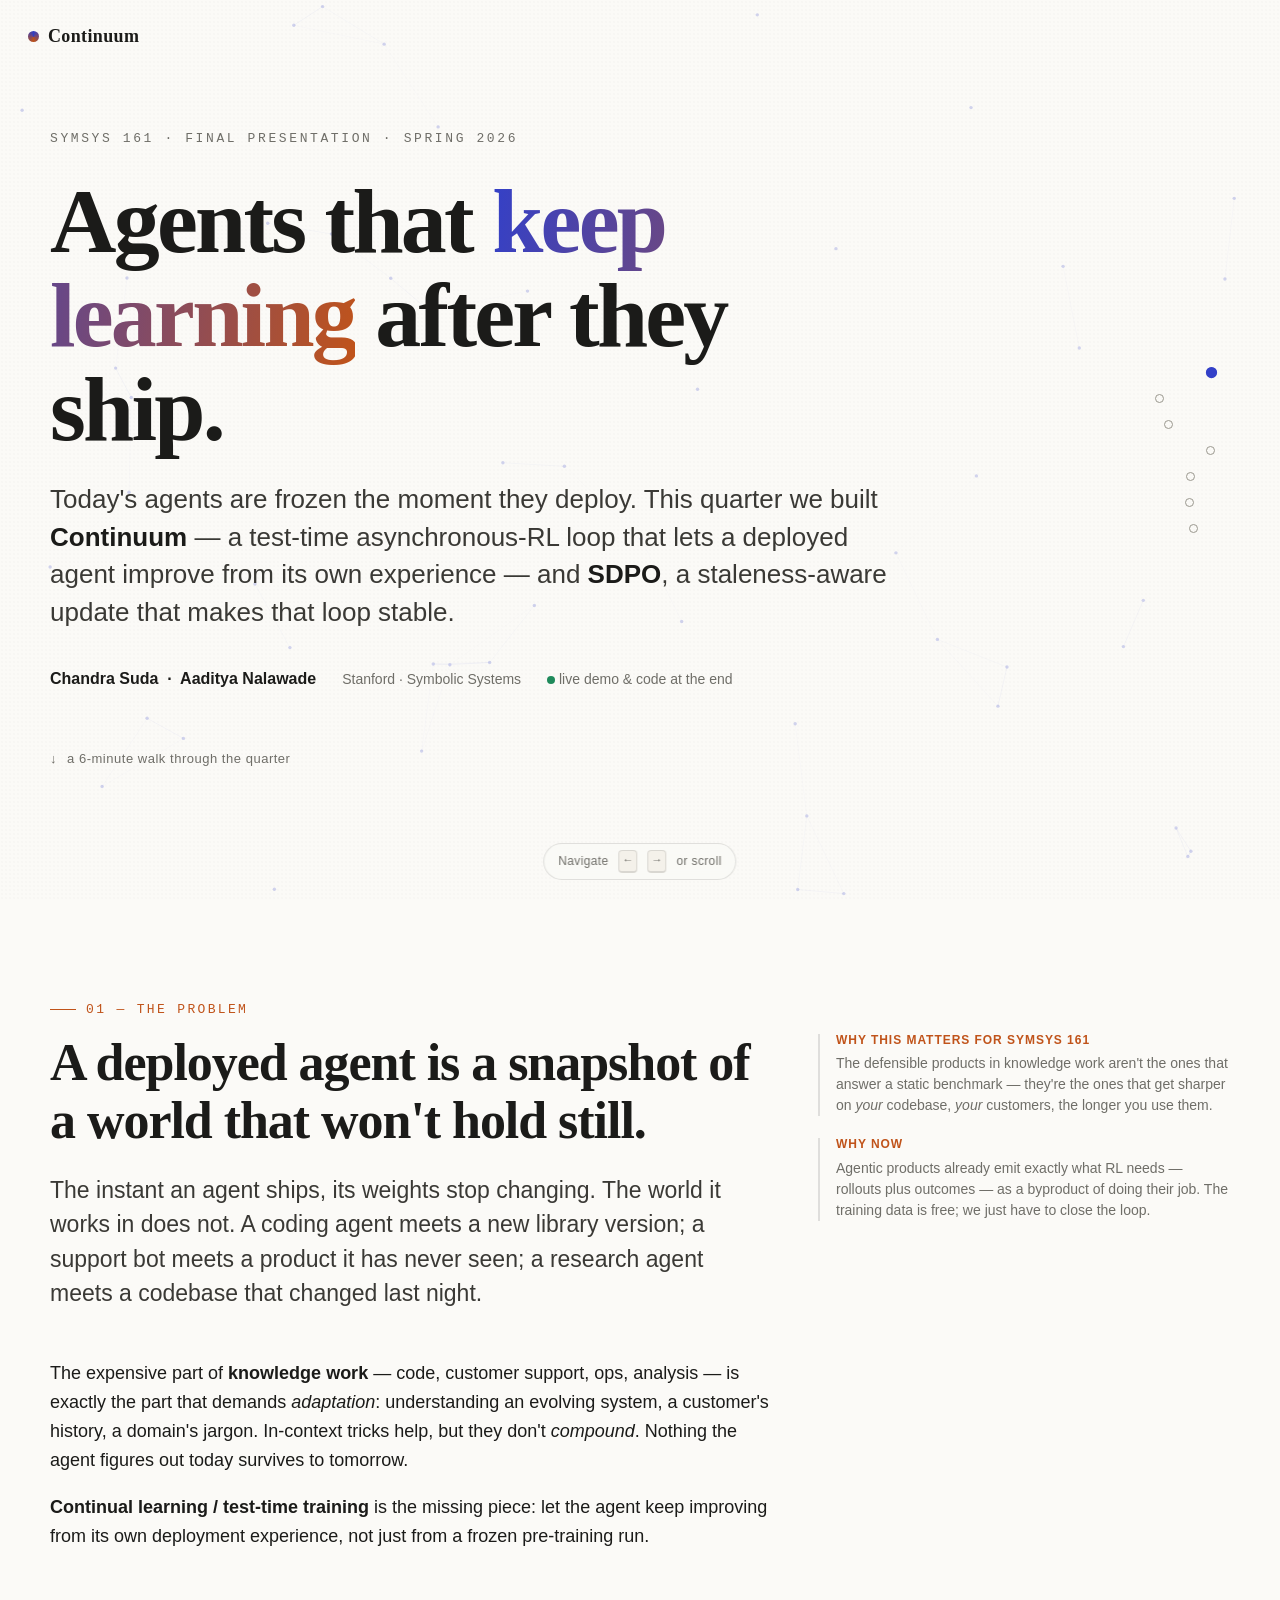
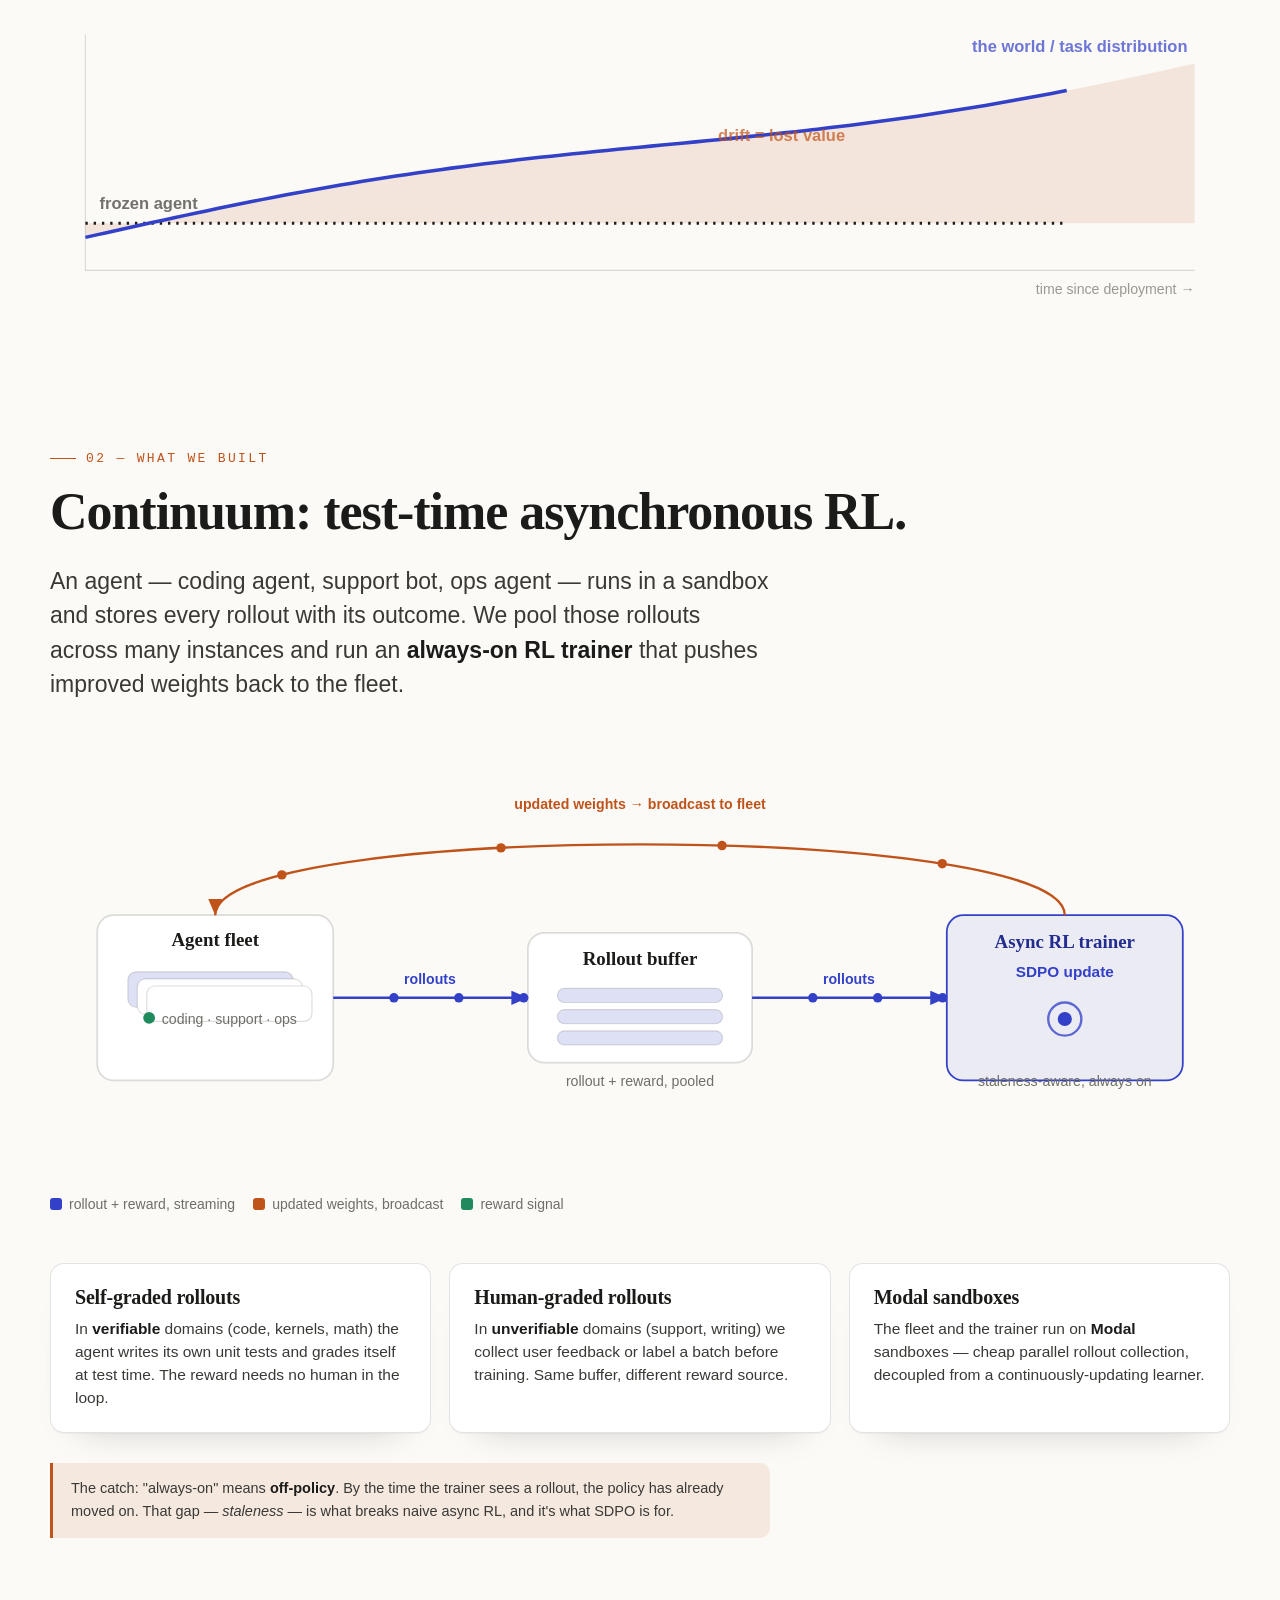
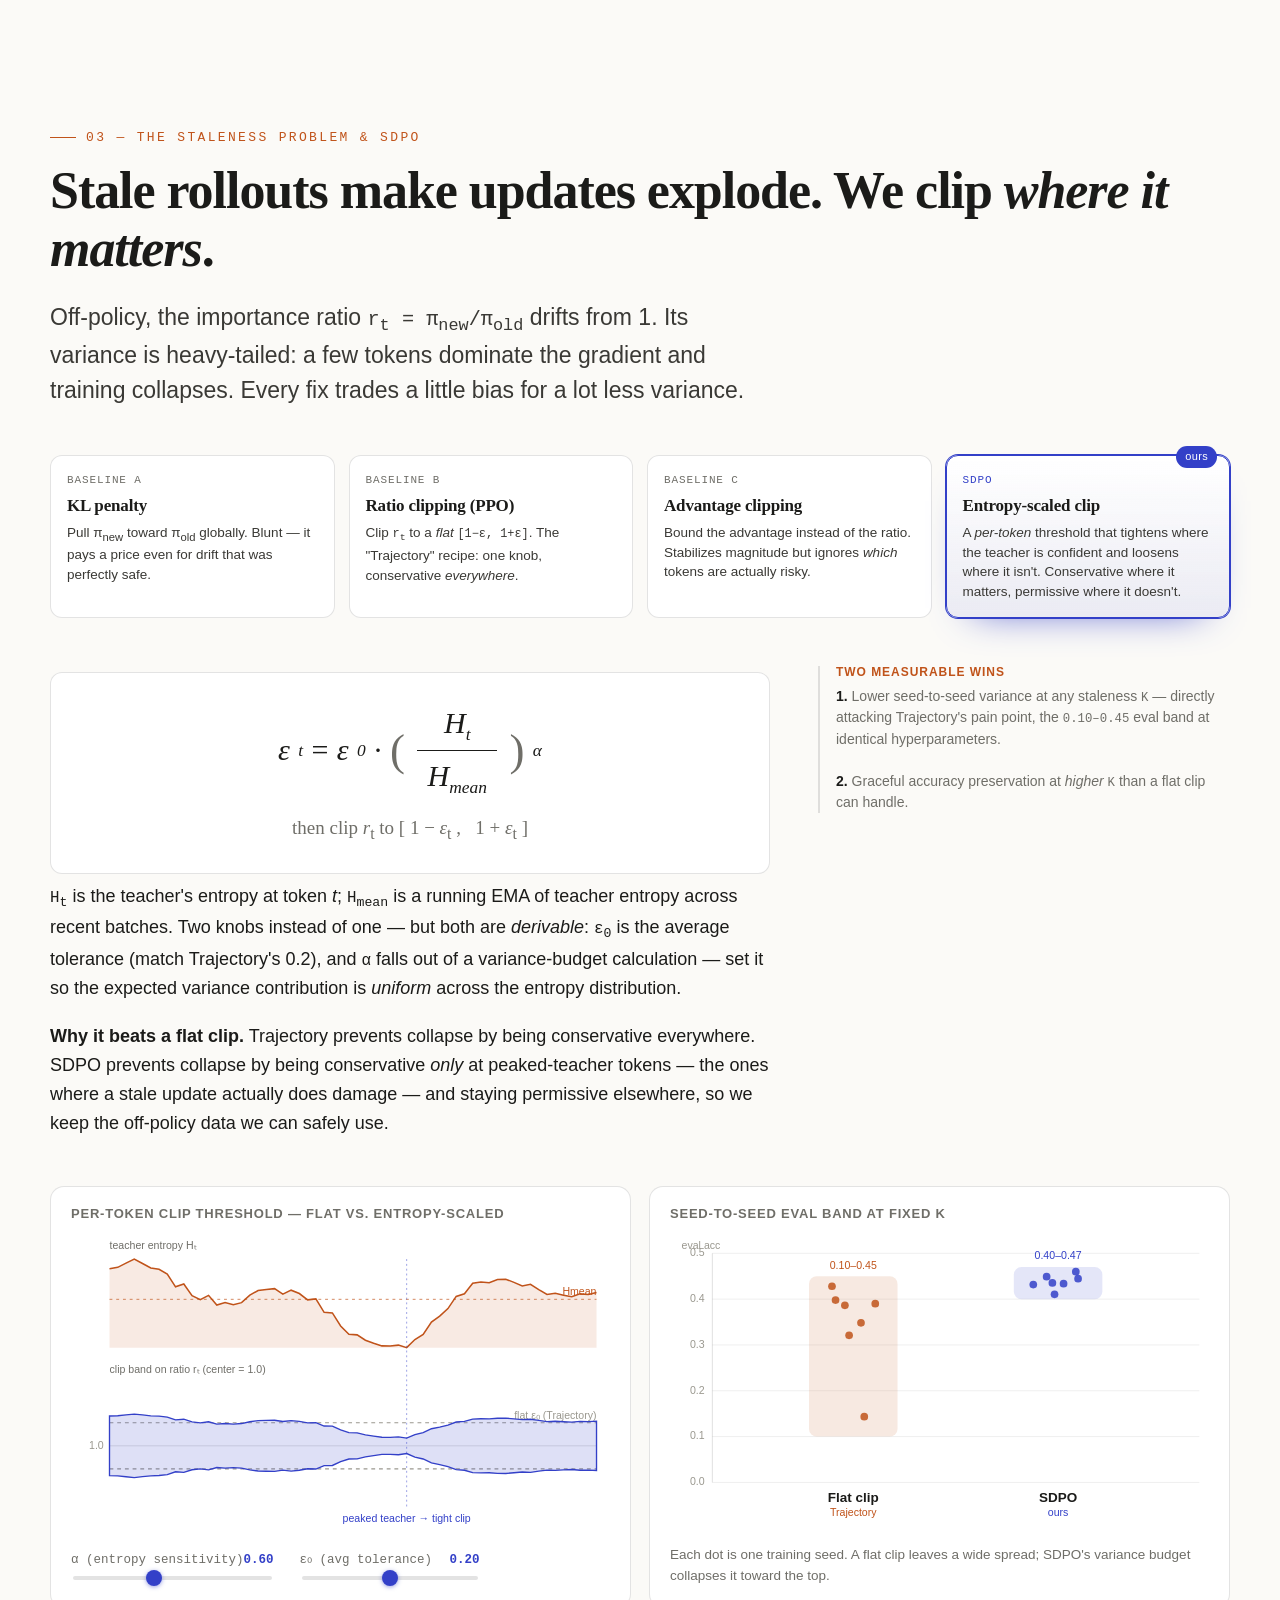
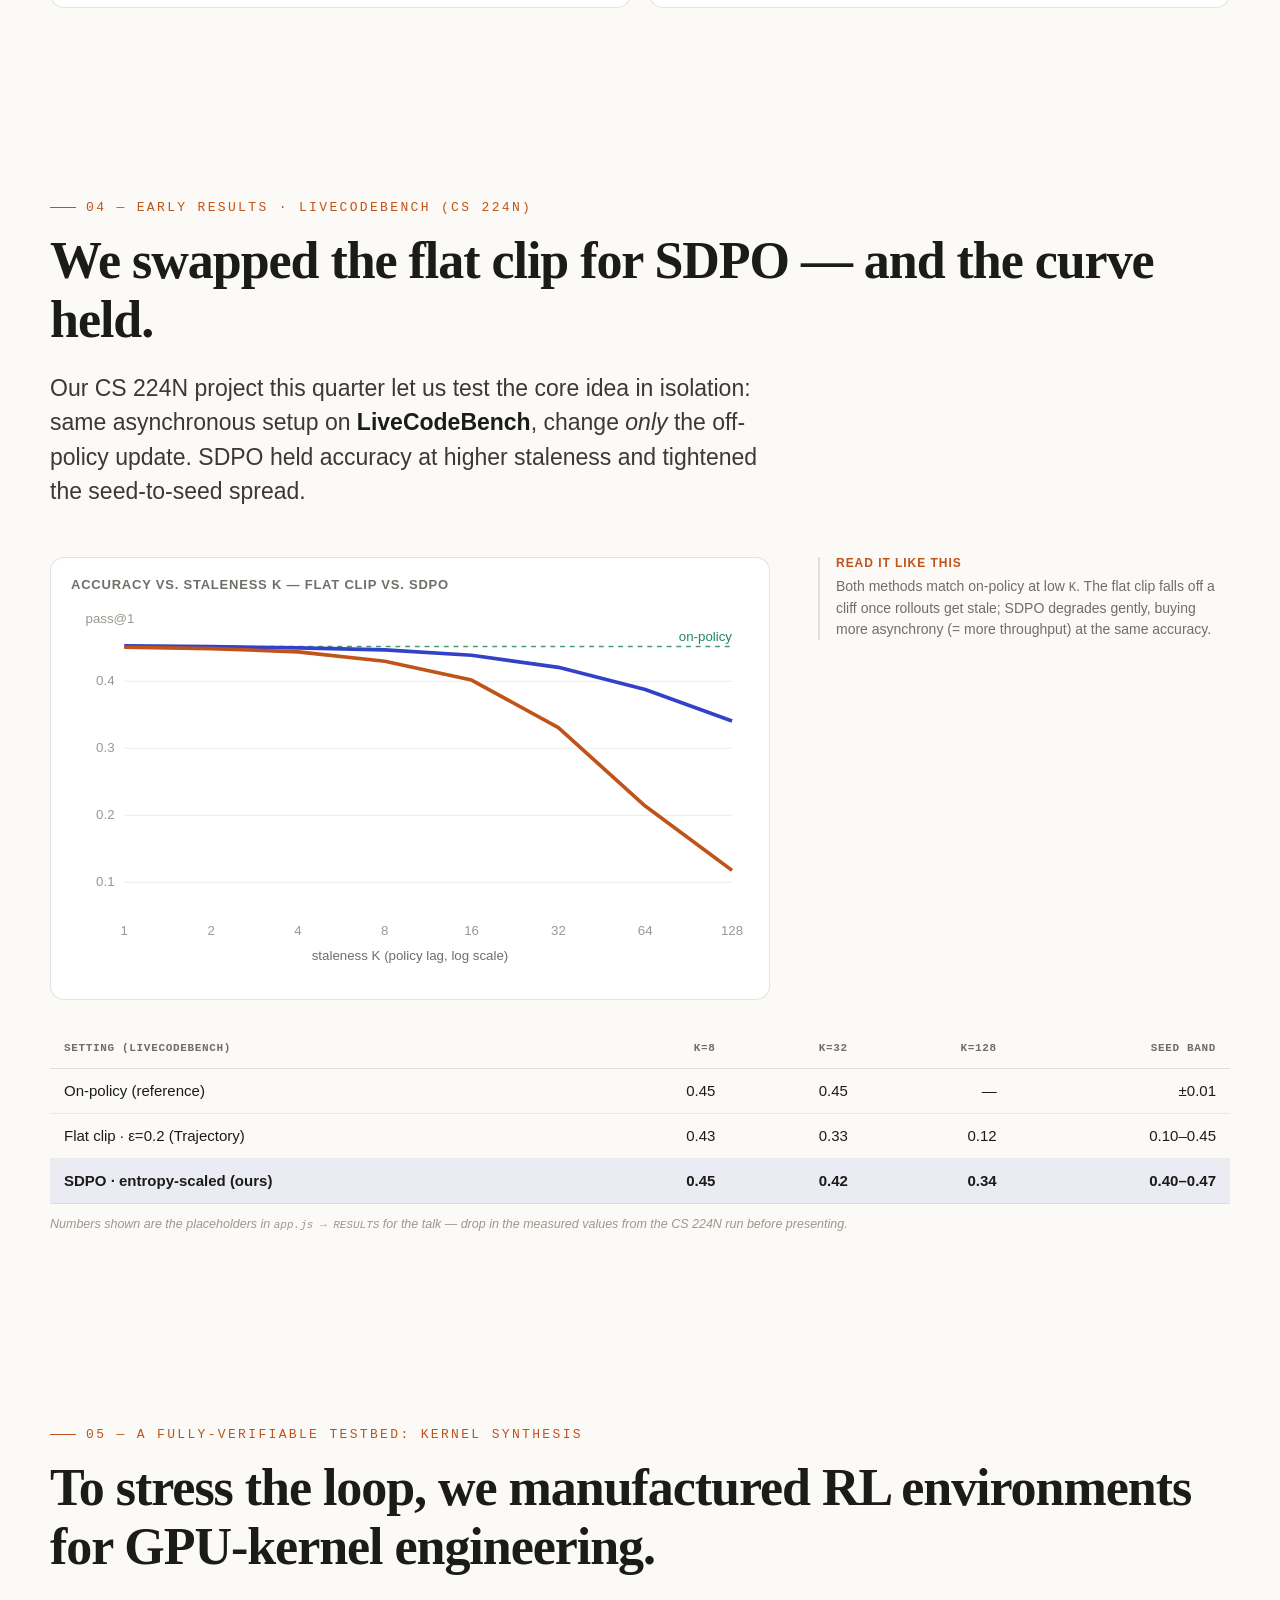
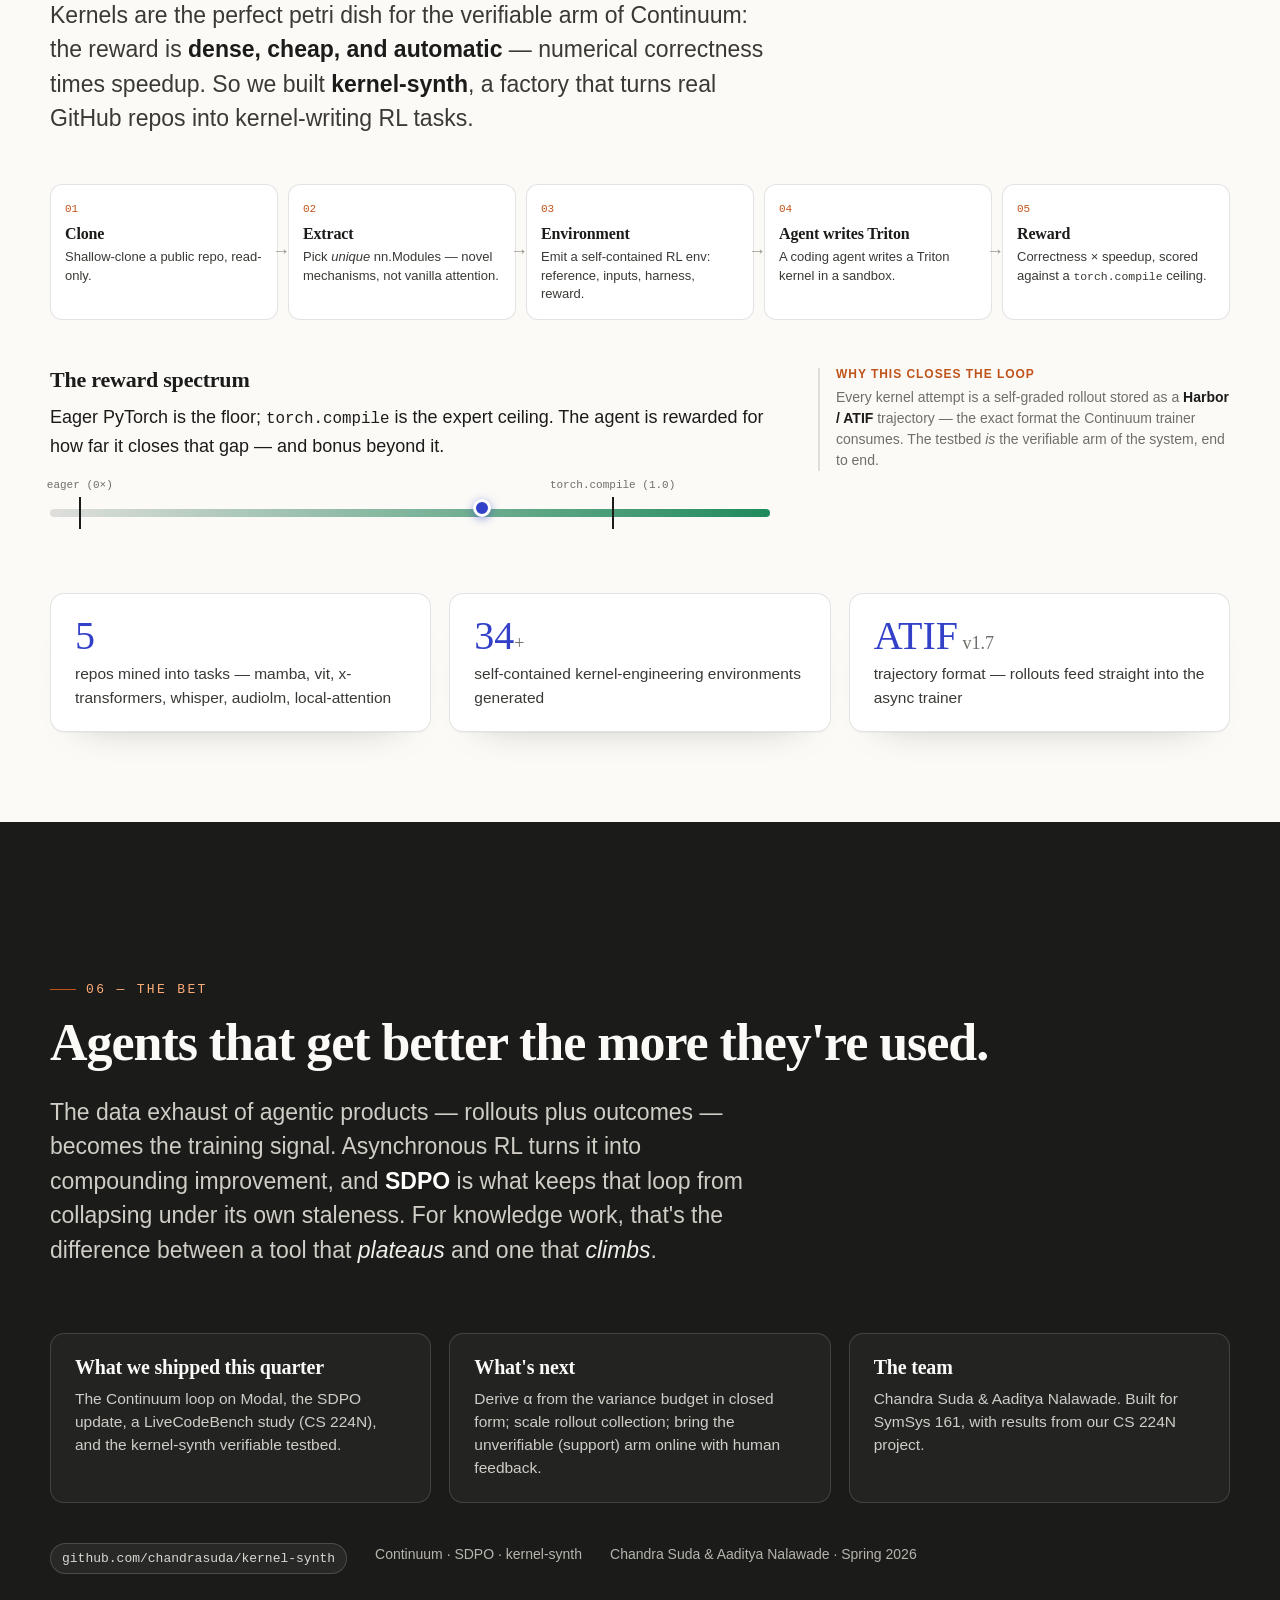
==== presentation/index.html @ 19c2d1b2 "Add SymSys 161 final-presentation site (Continuum + SDPO) Single-page animated research-pitch deck (" ====
<!DOCTYPE html>
<html lang="en">
<head>
<meta charset="utf-8" />
<meta name="viewport" content="width=device-width, initial-scale=1" />
<title>Continuum — Agents that keep learning · SymSys 161</title>
<meta name="description" content="Continual test-time reinforcement learning for deployed agents, with a staleness-aware off-policy update. Chandra Suda & Aaditya Nalawade, SymSys 161 final." />
<link rel="stylesheet" href="styles.css" />
<link rel="icon" href="data:image/svg+xml,%3Csvg xmlns='http://www.w3.org/2000/svg' viewBox='0 0 32 32'%3E%3Ccircle cx='16' cy='16' r='13' fill='none' stroke='%233340c8' stroke-width='3'/%3E%3Ccircle cx='27' cy='16' r='4' fill='%23c0531a'/%3E%3C/svg%3E" />
</head>
<body>

<div class="progress" id="progress"></div>
<div class="wordmark"><span class="dot"></span> Continuum</div>
<nav class="dots" id="dots" aria-label="Section navigation"></nav>
<div class="keyhint" id="keyhint"><span>Navigate</span> <kbd>&larr;</kbd> <kbd>&rarr;</kbd> <span>or scroll</span></div>

<main>

  <!-- ============================ HERO ============================ -->
  <section class="slide hero" id="s-hero" data-label="Title">
    <canvas id="heroCanvas"></canvas>
    <div class="wrap">
      <div class="eyebrow reveal">SymSys 161 · Final Presentation · Spring 2026</div>
      <h1 class="reveal d1">Agents that <span class="grad">keep learning</span> after they ship.</h1>
      <p class="sub reveal d2">
        Today's agents are frozen the moment they deploy. This quarter we built
        <strong>Continuum</strong> &mdash; a test-time asynchronous-RL loop that lets a deployed agent
        improve from its own experience &mdash; and <strong>SDPO</strong>, a staleness-aware update that
        makes that loop stable.
      </p>
      <div class="authors reveal d3">
        <span class="names">Chandra Suda &nbsp;·&nbsp; Aaditya Nalawade</span>
        <span class="meta">Stanford · Symbolic Systems</span>
        <span class="meta"><span class="pulse-dot" style="display:inline-block;vertical-align:middle"></span> live demo &amp; code at the end</span>
      </div>
      <div class="scroll-cue reveal d4"><span class="arrow">&darr;</span> a 6-minute walk through the quarter</div>
    </div>
  </section>

  <!-- ============================ PROBLEM ============================ -->
  <section class="slide" id="s-problem" data-label="The problem">
    <div class="wrap">
      <div class="section-no reveal">01 — The problem</div>
      <div class="with-margin">
        <div class="col">
          <h2 class="head reveal d1">A deployed agent is a snapshot of a world that won't hold still.</h2>
          <p class="lede reveal d2">
            The instant an agent ships, its weights stop changing. The world it works in does not.
            A coding agent meets a new library version; a support bot meets a product it has never seen;
            a research agent meets a codebase that changed last night.
          </p>
          <div class="spacer-m"></div>
          <p class="reveal d2">
            The expensive part of <strong>knowledge work</strong> &mdash; code, customer support, ops, analysis &mdash;
            is exactly the part that demands <em>adaptation</em>: understanding an evolving system, a customer's
            history, a domain's jargon. In-context tricks help, but they don't <em>compound</em>. Nothing the
            agent figures out today survives to tomorrow.
          </p>
          <p class="reveal d3">
            <strong>Continual learning / test-time training</strong> is the missing piece: let the agent keep
            improving from its own deployment experience, not just from a frozen pre-training run.
          </p>
        </div>
        <div>
          <div class="margin reveal d2">
            <h4>Why this matters for SymSys 161</h4>
            The defensible products in knowledge work aren't the ones that answer a static benchmark &mdash;
            they're the ones that get sharper on <em>your</em> codebase, <em>your</em> customers, the longer
            you use them.
          </div>
          <div class="margin reveal d3">
            <h4>Why now</h4>
            Agentic products already emit exactly what RL needs &mdash; rollouts plus outcomes &mdash; as a
            byproduct of doing their job. The training data is free; we just have to close the loop.
          </div>
        </div>
      </div>
      <div class="spacer-l"></div>
      <div class="driftbox reveal d2" id="driftbox" aria-hidden="true"></div>
    </div>
  </section>

  <!-- ============================ INFRA ============================ -->
  <section class="slide" id="s-infra" data-label="The system">
    <div class="wrap">
      <div class="section-no reveal">02 — What we built</div>
      <h2 class="head reveal d1">Continuum: test-time asynchronous RL.</h2>
      <p class="lede reveal d2 col">
        An agent &mdash; coding agent, support bot, ops agent &mdash; runs in a sandbox and stores every
        rollout with its outcome. We pool those rollouts across many instances and run an
        <strong>always-on RL trainer</strong> that pushes improved weights back to the fleet.
      </p>
      <div class="spacer-m"></div>

      <div class="loop-stage reveal d2" id="loopStage"></div>
      <div class="legend reveal d3">
        <span><span class="sw" style="background:var(--accent)"></span> rollout + reward, streaming</span>
        <span><span class="sw" style="background:var(--rust)"></span> updated weights, broadcast</span>
        <span><span class="sw" style="background:var(--good)"></span> reward signal</span>
      </div>

      <div class="spacer-l"></div>
      <div class="grid c3">
        <div class="card reveal d1">
          <h3>Self-graded rollouts</h3>
          <p>In <strong>verifiable</strong> domains (code, kernels, math) the agent writes its own unit tests and
            grades itself at test time. The reward needs no human in the loop.</p>
        </div>
        <div class="card reveal d2">
          <h3>Human-graded rollouts</h3>
          <p>In <strong>unverifiable</strong> domains (support, writing) we collect user feedback or label a
            batch before training. Same buffer, different reward source.</p>
        </div>
        <div class="card reveal d3">
          <h3>Modal sandboxes</h3>
          <p>The fleet and the trainer run on <strong>Modal</strong> sandboxes &mdash; cheap parallel rollout
            collection, decoupled from a continuously-updating learner.</p>
        </div>
      </div>

      <div class="spacer-m"></div>
      <div class="callout reveal d2 col">
        The catch: "always-on" means <strong>off-policy</strong>. By the time the trainer sees a rollout,
        the policy has already moved on. That gap &mdash; <em>staleness</em> &mdash; is what breaks naive
        async RL, and it's what SDPO is for.
      </div>
    </div>
  </section>

  <!-- ============================ SDPO / STALENESS ============================ -->
  <section class="slide" id="s-sdpo" data-label="SDPO">
    <div class="wrap">
      <div class="section-no reveal">03 — The staleness problem &amp; SDPO</div>
      <h2 class="head reveal d1">Stale rollouts make updates explode. We clip <em>where it matters</em>.</h2>
      <p class="lede reveal d2 col">
        Off-policy, the importance ratio <span class="mono">r<sub>t</sub> = &pi;<sub>new</sub>/&pi;<sub>old</sub></span>
        drifts from&nbsp;1. Its variance is heavy-tailed: a few tokens dominate the gradient and training
        collapses. Every fix trades a little bias for a lot less variance.
      </p>
      <div class="spacer-m"></div>

      <div class="spectrum reveal d2">
        <div class="method">
          <div class="tag">baseline A</div>
          <h4>KL penalty</h4>
          <p>Pull &pi;<sub>new</sub> toward &pi;<sub>old</sub> globally. Blunt &mdash; it pays a price even for
            drift that was perfectly safe.</p>
        </div>
        <div class="method">
          <div class="tag">baseline B</div>
          <h4>Ratio clipping (PPO)</h4>
          <p>Clip <span class="mono">r<sub>t</sub></span> to a <em>flat</em> <span class="mono">[1&minus;&epsilon;, 1+&epsilon;]</span>.
            The "Trajectory" recipe: one knob, conservative <em>everywhere</em>.</p>
        </div>
        <div class="method">
          <div class="tag">baseline C</div>
          <h4>Advantage clipping</h4>
          <p>Bound the advantage instead of the ratio. Stabilizes magnitude but ignores <em>which</em> tokens
            are actually risky.</p>
        </div>
        <div class="method ours">
          <div class="badge">ours</div>
          <div class="tag">SDPO</div>
          <h4>Entropy-scaled clip</h4>
          <p>A <em>per-token</em> threshold that tightens where the teacher is confident and loosens where it
            isn't. Conservative where it matters, permissive where it doesn't.</p>
        </div>
      </div>

      <div class="spacer-l"></div>

      <div class="with-margin">
        <div class="col">
          <div class="eq-wrap reveal d1">
            <div class="eq">
              <span class="var">&epsilon;</span><sub>t</sub>
              <span>=</span>
              <span class="var">&epsilon;</span><sub>0</sub>
              <span>·</span>
              <span class="paren">(</span>
              <span class="frac">
                <span class="num"><span class="var">H</span><sub>t</sub></span>
                <span class="den"><span class="var">H</span><sub>mean</sub></span>
              </span>
              <span class="paren">)</span><sup class="var">&alpha;</sup>
            </div>
            <div class="eq2">
              then clip <span class="var">r</span><sub>t</sub> to
              [ 1 &minus; <span class="var">&epsilon;</span><sub>t</sub> , &nbsp; 1 + <span class="var">&epsilon;</span><sub>t</sub> ]
            </div>
          </div>
          <p class="reveal d2">
            <span class="mono">H<sub>t</sub></span> is the teacher's entropy at token <em>t</em>;
            <span class="mono">H<sub>mean</sub></span> is a running EMA of teacher entropy across recent
            batches. Two knobs instead of one &mdash; but both are <em>derivable</em>:
            <span class="mono">&epsilon;<sub>0</sub></span> is the average tolerance (match Trajectory's 0.2),
            and <span class="mono">&alpha;</span> falls out of a variance-budget calculation &mdash; set it so the
            expected variance contribution is <em>uniform</em> across the entropy distribution.
          </p>
          <p class="reveal d3">
            <strong>Why it beats a flat clip.</strong> Trajectory prevents collapse by being conservative
            everywhere. SDPO prevents collapse by being conservative <em>only</em> at peaked-teacher tokens
            &mdash; the ones where a stale update actually does damage &mdash; and staying permissive elsewhere,
            so we keep the off-policy data we can safely use.
          </p>
        </div>
        <div>
          <div class="margin reveal d2">
            <h4>Two measurable wins</h4>
            <strong>1.</strong> Lower seed-to-seed variance at any staleness <span class="mono">K</span> &mdash;
            directly attacking Trajectory's pain point, the <span class="mono">0.10&ndash;0.45</span> eval band at
            identical hyperparameters.<br><br>
            <strong>2.</strong> Graceful accuracy preservation at <em>higher</em> <span class="mono">K</span> than a
            flat clip can handle.
          </div>
        </div>
      </div>

      <div class="spacer-l"></div>
      <div class="grid c2">
        <div class="panel reveal d1">
          <h4>Per-token clip threshold &mdash; flat vs. entropy-scaled</h4>
          <div id="entropyPlot"></div>
          <div class="controls">
            <div class="control">
              <label>&alpha; (entropy sensitivity) <b id="alphaVal">0.60</b></label>
              <input type="range" id="alpha" min="0" max="1.5" step="0.05" value="0.6" />
            </div>
            <div class="control">
              <label>&epsilon;&#8320; (avg tolerance) <b id="eps0Val">0.20</b></label>
              <input type="range" id="eps0" min="0.05" max="0.35" step="0.01" value="0.20" />
            </div>
          </div>
        </div>
        <div class="panel reveal d2">
          <h4>Seed-to-seed eval band at fixed K</h4>
          <div id="variancePlot"></div>
          <p class="muted" style="font-size:13.5px;margin-top:10px">
            Each dot is one training seed. A flat clip leaves a wide spread; SDPO's variance budget collapses
            it toward the top.
          </p>
        </div>
      </div>
    </div>
  </section>

  <!-- ============================ RESULTS ============================ -->
  <section class="slide" id="s-results" data-label="Results">
    <div class="wrap">
      <div class="section-no reveal">04 — Early results · LiveCodeBench (CS 224N)</div>
      <h2 class="head reveal d1">We swapped the flat clip for SDPO &mdash; and the curve held.</h2>
      <p class="lede reveal d2 col">
        Our CS 224N project this quarter let us test the core idea in isolation: same asynchronous setup on
        <strong>LiveCodeBench</strong>, change <em>only</em> the off-policy update. SDPO held accuracy at higher
        staleness and tightened the seed-to-seed spread.
      </p>
      <div class="spacer-m"></div>

      <div class="with-margin">
        <div class="col">
          <div class="panel reveal d1">
            <h4>Accuracy vs. staleness K — flat clip vs. SDPO</h4>
            <div id="accPlot"></div>
          </div>
        </div>
        <div>
          <div class="margin reveal d2">
            <h4>Read it like this</h4>
            Both methods match on-policy at low <span class="mono">K</span>. The flat clip falls off a cliff once
            rollouts get stale; SDPO degrades gently, buying more asynchrony (= more throughput) at the same
            accuracy.
          </div>
        </div>
      </div>

      <div class="spacer-m"></div>
      <table class="tbl reveal d2">
        <thead>
          <tr><th>Setting (LiveCodeBench)</th><th>K=8</th><th>K=32</th><th>K=128</th><th>seed band</th></tr>
        </thead>
        <tbody id="resultsBody"><!-- filled by JS from RESULTS config --></tbody>
      </table>
      <p class="note-illustrative reveal d3">
        Numbers shown are the placeholders in <code>app.js → RESULTS</code> for the talk &mdash; drop in the
        measured values from the CS 224N run before presenting.
      </p>
    </div>
  </section>

  <!-- ============================ KERNELS ============================ -->
  <section class="slide" id="s-kernels" data-label="Testbed">
    <div class="wrap">
      <div class="section-no reveal">05 — A fully-verifiable testbed: kernel synthesis</div>
      <h2 class="head reveal d1">To stress the loop, we manufactured RL environments for GPU-kernel engineering.</h2>
      <p class="lede reveal d2 col">
        Kernels are the perfect petri dish for the verifiable arm of Continuum: the reward is
        <strong>dense, cheap, and automatic</strong> &mdash; numerical correctness times speedup. So we built
        <strong>kernel-synth</strong>, a factory that turns real GitHub repos into kernel-writing RL tasks.
      </p>
      <div class="spacer-m"></div>

      <div class="pipe reveal d2">
        <div class="pstep"><div class="n">01</div><h4>Clone</h4><p>Shallow-clone a public repo, read-only.</p></div>
        <div class="pstep"><div class="n">02</div><h4>Extract</h4><p>Pick <em>unique</em> nn.Modules &mdash; novel mechanisms, not vanilla attention.</p></div>
        <div class="pstep"><div class="n">03</div><h4>Environment</h4><p>Emit a self-contained RL env: reference, inputs, harness, reward.</p></div>
        <div class="pstep"><div class="n">04</div><h4>Agent writes Triton</h4><p>A coding agent writes a Triton kernel in a sandbox.</p></div>
        <div class="pstep"><div class="n">05</div><h4>Reward</h4><p>Correctness &times; speedup, scored against a <span class="mono">torch.compile</span> ceiling.</p></div>
      </div>

      <div class="spacer-l"></div>
      <div class="with-margin">
        <div class="col">
          <h3 class="reveal d1" style="font-size:22px;margin:0 0 10px">The reward spectrum</h3>
          <p class="reveal d2">
            Eager PyTorch is the floor; <span class="mono">torch.compile</span> is the expert ceiling. The agent
            is rewarded for how far it closes that gap &mdash; and bonus beyond it.
          </p>
          <div class="reward-bar reveal d2" id="rewardBar">
            <div class="reward-track"></div>
            <div class="reward-tick" style="left:4%"><span class="cap">eager (0&times;)</span></div>
            <div class="reward-tick" style="left:78%"><span class="cap">torch.compile (1.0)</span></div>
            <div class="reward-marker" id="rewardMarker" style="left:4%"></div>
          </div>
        </div>
        <div>
          <div class="margin reveal d2">
            <h4>Why this closes the loop</h4>
            Every kernel attempt is a self-graded rollout stored as a <strong>Harbor / ATIF</strong>
            trajectory &mdash; the exact format the Continuum trainer consumes. The testbed <em>is</em> the
            verifiable arm of the system, end to end.
          </div>
        </div>
      </div>

      <div class="spacer-l"></div>
      <div class="grid c3">
        <div class="card reveal d1"><div class="kpi" data-count="6">0</div><p style="margin-top:6px">repos mined into tasks &mdash; mamba, vit, x-transformers, whisper, audiolm, local-attention</p></div>
        <div class="card reveal d2"><div class="kpi" data-count="40">0<span class="unit">+</span></div><p style="margin-top:6px">self-contained kernel-engineering environments generated</p></div>
        <div class="card reveal d3"><div class="kpi">ATIF<span class="unit"> v1.7</span></div><p style="margin-top:6px">trajectory format &mdash; rollouts feed straight into the async trainer</p></div>
      </div>
    </div>
  </section>

  <!-- ============================ CLOSE ============================ -->
  <section class="slide close" id="s-close" data-label="The bet">
    <div class="wrap">
      <div class="section-no reveal">06 — The bet</div>
      <h2 class="head reveal d1">Agents that get better the more they're used.</h2>
      <p class="lede reveal d2 col">
        The data exhaust of agentic products &mdash; rollouts plus outcomes &mdash; becomes the training signal.
        Asynchronous RL turns it into compounding improvement, and <strong>SDPO</strong> is what keeps that
        loop from collapsing under its own staleness. For knowledge work, that's the difference between a tool
        that <em>plateaus</em> and one that <em>climbs</em>.
      </p>
      <div class="spacer-l"></div>
      <div class="grid c3">
        <div class="card reveal d1">
          <h3>What we shipped this quarter</h3>
          <p>The Continuum loop on Modal, the SDPO update, a LiveCodeBench study (CS 224N), and the
            kernel-synth verifiable testbed.</p>
        </div>
        <div class="card reveal d2">
          <h3>What's next</h3>
          <p>Derive &alpha; from the variance budget in closed form; scale rollout collection; bring the
            unverifiable (support) arm online with human feedback.</p>
        </div>
        <div class="card reveal d3">
          <h3>The team</h3>
          <p>Chandra Suda &amp; Aaditya Nalawade. Built for SymSys 161, with results from our CS 224N
            project.</p>
        </div>
      </div>
      <div class="footer-meta reveal d3">
        <span class="chip">github.com/chandrasuda/kernel-synth</span>
        <span>Continuum · SDPO · kernel-synth</span>
        <span>Chandra Suda &amp; Aaditya Nalawade · Spring 2026</span>
      </div>
    </div>
  </section>

</main>

<script src="app.js"></script>
</body>
</html>
---- presentation/styles.css ----
/* =========================================================================
   Continuum — SymSys 161 final presentation
   Design language: "Connectionism / Tufte" editorial paper.
   No external assets so it presents offline.
   ========================================================================= */

:root {
  --paper: #fbfaf7;
  --paper-2: #f4f1ea;
  --ink: #1b1b19;
  --ink-soft: #3a3935;
  --muted: #6f6e68;
  --faint: #9a988f;
  --line: rgba(27, 27, 25, 0.12);
  --line-soft: rgba(27, 27, 25, 0.07);

  --accent: #3340c8;       /* indigo */
  --accent-deep: #232c8f;
  --accent-wash: rgba(51, 64, 200, 0.08);
  --rust: #c0531a;         /* warm highlight */
  --rust-wash: rgba(192, 83, 26, 0.10);
  --good: #1f8a5b;
  --good-wash: rgba(31, 138, 91, 0.12);

  --serif: "Iowan Old Style", "Palatino Linotype", "Book Antiqua", Palatino, Georgia, serif;
  --sans: -apple-system, BlinkMacSystemFont, "Segoe UI", Inter, Roboto, Helvetica, Arial, sans-serif;
  --mono: "SF Mono", ui-monospace, Menlo, Consolas, "Liberation Mono", monospace;

  --maxw: 1180px;
  --colw: 720px;
}

* { box-sizing: border-box; }

html { scroll-behavior: smooth; -webkit-text-size-adjust: 100%; }

body {
  margin: 0;
  background: var(--paper);
  color: var(--ink);
  font-family: var(--sans);
  font-size: 18px;
  line-height: 1.62;
  -webkit-font-smoothing: antialiased;
  text-rendering: optimizeLegibility;
  overflow-x: hidden;
}

/* subtle paper grain */
body::before {
  content: "";
  position: fixed;
  inset: 0;
  z-index: 0;
  pointer-events: none;
  background-image: radial-gradient(rgba(27, 27, 25, 0.025) 1px, transparent 1px);
  background-size: 4px 4px;
  opacity: 0.6;
}

h1, h2, h3, h4 { font-family: var(--serif); font-weight: 600; line-height: 1.12; letter-spacing: -0.01em; }
a { color: var(--accent); text-decoration: none; border-bottom: 1px solid var(--accent-wash); transition: border-color .15s; }
a:hover { border-bottom-color: var(--accent); }
em { font-style: italic; }
strong { font-weight: 650; color: var(--ink); }
code, .mono { font-family: var(--mono); font-size: 0.88em; }

/* ---------- top progress + nav ---------- */
.progress {
  position: fixed; top: 0; left: 0; height: 3px; width: 0%;
  background: linear-gradient(90deg, var(--accent), var(--rust));
  z-index: 60; transition: width .1s linear;
}

.wordmark {
  position: fixed; top: 22px; left: 28px; z-index: 50;
  font-family: var(--serif); font-weight: 600; font-size: 18px;
  letter-spacing: 0.02em; color: var(--ink);
  display: flex; align-items: center; gap: 9px;
  mix-blend-mode: multiply;
}
.wordmark .dot {
  width: 11px; height: 11px; border-radius: 50%;
  background: conic-gradient(from 0deg, var(--accent), var(--rust), var(--accent));
  animation: spin 7s linear infinite;
}
@keyframes spin { to { transform: rotate(360deg); } }

.dots {
  position: fixed; right: 22px; top: 50%; transform: translateY(-50%);
  z-index: 50; display: flex; flex-direction: column; gap: 14px;
}
.dots button {
  appearance: none; border: none; background: transparent; cursor: pointer;
  display: flex; align-items: center; gap: 10px; padding: 0;
  flex-direction: row-reverse;
}
.dots .pip {
  width: 9px; height: 9px; border-radius: 50%;
  border: 1.5px solid var(--faint); background: transparent; transition: all .2s;
}
.dots button[aria-current="true"] .pip { background: var(--accent); border-color: var(--accent); transform: scale(1.25); }
.dots .lbl {
  font-size: 11px; letter-spacing: .04em; text-transform: uppercase; color: var(--muted);
  opacity: 0; transform: translateX(6px); transition: all .2s; white-space: nowrap;
  font-family: var(--sans);
}
.dots button:hover .lbl { opacity: 1; transform: translateX(0); }

.keyhint {
  position: fixed; bottom: 20px; left: 50%; transform: translateX(-50%);
  z-index: 50; font-size: 12px; color: var(--muted); letter-spacing: .03em;
  background: rgba(251,250,247,.8); backdrop-filter: blur(6px);
  border: 1px solid var(--line); border-radius: 999px; padding: 6px 14px;
  transition: opacity .4s; display: flex; gap: 10px; align-items: center;
}
.keyhint kbd {
  font-family: var(--mono); font-size: 11px; background: var(--paper-2);
  border: 1px solid var(--line); border-bottom-width: 2px; border-radius: 4px; padding: 1px 5px;
}

/* ---------- layout ---------- */
main { position: relative; z-index: 1; }
.slide {
  min-height: 100vh; display: flex; flex-direction: column; justify-content: center;
  padding: 90px 28px; position: relative;
}
.wrap { width: 100%; max-width: var(--maxw); margin: 0 auto; }
.col { max-width: var(--colw); }
.section-no {
  font-family: var(--mono); font-size: 13px; letter-spacing: .18em; text-transform: uppercase;
  color: var(--rust); margin-bottom: 14px; display: inline-flex; align-items: center; gap: 10px;
}
.section-no::before { content: ""; width: 26px; height: 1px; background: var(--rust); display: inline-block; }

h2.head { font-size: clamp(30px, 4.6vw, 52px); margin: 0 0 22px; letter-spacing: -0.02em; }
.lede { font-size: clamp(19px, 2vw, 23px); color: var(--ink-soft); line-height: 1.5; }
p { margin: 0 0 18px; }
.slide p:last-child { margin-bottom: 0; }
.muted { color: var(--muted); }

/* margin notes (wide screens) */
.with-margin { display: grid; grid-template-columns: minmax(0, var(--colw)) 1fr; gap: 0 48px; align-items: start; }
.margin {
  font-size: 14px; line-height: 1.5; color: var(--muted); border-left: 2px solid var(--line);
  padding-left: 16px; align-self: start; position: sticky; top: 120px;
}
.margin h4 { font-family: var(--sans); font-size: 12px; letter-spacing: .08em; text-transform: uppercase; color: var(--rust); margin: 0 0 6px; }
.margin + .margin { margin-top: 22px; }
@media (max-width: 980px) {
  .with-margin { grid-template-columns: 1fr; }
  .margin { position: static; margin-top: 24px; }
}

/* ---------- hero ---------- */
.hero { min-height: 100vh; overflow: hidden; }
.hero canvas { position: absolute; inset: 0; z-index: 0; opacity: .55; }
.hero .wrap { position: relative; z-index: 2; }
.eyebrow {
  font-family: var(--mono); font-size: 13px; letter-spacing: .2em; text-transform: uppercase;
  color: var(--muted); margin-bottom: 26px;
}
.hero h1 {
  font-size: clamp(42px, 7.5vw, 92px); line-height: 1.02; margin: 0 0 24px;
  letter-spacing: -0.03em; max-width: 16ch;
}
.hero h1 .grad {
  background: linear-gradient(100deg, var(--accent), var(--rust));
  -webkit-background-clip: text; background-clip: text; color: transparent;
}
.hero .sub { font-size: clamp(19px, 2.3vw, 26px); color: var(--ink-soft); max-width: 60ch; line-height: 1.45; margin-bottom: 34px; }
.authors { display: flex; flex-wrap: wrap; gap: 8px 26px; align-items: baseline; font-size: 16px; }
.authors .names { font-weight: 600; }
.authors .meta { color: var(--muted); font-size: 14px; }
.scroll-cue { margin-top: 56px; font-size: 13px; letter-spacing: .04em; color: var(--muted); display: inline-flex; align-items: center; gap: 10px; }
.scroll-cue .arrow { display: inline-block; animation: bob 1.8s ease-in-out infinite; }
@keyframes bob { 0%,100%{ transform: translateY(0);} 50%{ transform: translateY(5px);} }

/* ---------- reveal animation ---------- */
.reveal { opacity: 0; transform: translateY(22px); transition: opacity .7s cubic-bezier(.2,.7,.3,1), transform .7s cubic-bezier(.2,.7,.3,1); }
.reveal.in { opacity: 1; transform: none; }
.reveal.d1 { transition-delay: .08s; } .reveal.d2 { transition-delay: .16s; }
.reveal.d3 { transition-delay: .24s; } .reveal.d4 { transition-delay: .32s; }
@media (prefers-reduced-motion: reduce) {
  .reveal { opacity: 1; transform: none; transition: none; }
  * { scroll-behavior: auto; }
}

/* ---------- generic cards / chips ---------- */
.card {
  background: #fff; border: 1px solid var(--line); border-radius: 14px; padding: 22px 24px;
  box-shadow: 0 1px 0 rgba(27,27,25,.03), 0 20px 40px -34px rgba(27,27,25,.4);
}
.grid { display: grid; gap: 18px; }
.grid.c3 { grid-template-columns: repeat(3, 1fr); }
.grid.c2 { grid-template-columns: repeat(2, 1fr); }
@media (max-width: 860px) { .grid.c3, .grid.c2 { grid-template-columns: 1fr; } }
.kpi { font-family: var(--serif); font-size: 40px; line-height: 1; color: var(--accent); }
.kpi .unit { font-size: 18px; color: var(--muted); }
.card h3 { font-size: 20px; margin: 0 0 8px; }
.card p { font-size: 15.5px; color: var(--ink-soft); margin: 0; line-height: 1.5; }
.chip {
  display: inline-flex; align-items: center; gap: 7px; font-size: 13px; font-family: var(--mono);
  background: var(--paper-2); border: 1px solid var(--line); border-radius: 999px; padding: 4px 11px; color: var(--ink-soft);
}

/* ---------- problem: drift visual ---------- */
.driftbox { position: relative; height: 260px; }

/* ---------- infra loop ---------- */
.loop-stage { position: relative; }
.loop-stage svg { width: 100%; height: auto; display: block; overflow: visible; }
.legend { display: flex; flex-wrap: wrap; gap: 8px 18px; margin-top: 18px; font-size: 14px; color: var(--muted); }
.legend span { display: inline-flex; align-items: center; gap: 7px; }
.legend .sw { width: 12px; height: 12px; border-radius: 3px; }

/* ---------- method spectrum ---------- */
.spectrum { display: grid; grid-template-columns: repeat(4, 1fr); gap: 14px; }
@media (max-width: 860px){ .spectrum { grid-template-columns: 1fr 1fr; } }
.method {
  border: 1px solid var(--line); border-radius: 12px; padding: 16px; background: #fff; position: relative;
  transition: transform .2s, box-shadow .2s, border-color .2s;
}
.method.ours { border-color: var(--accent); box-shadow: 0 0 0 1px var(--accent), 0 18px 40px -28px var(--accent); background: linear-gradient(180deg, #fff, var(--accent-wash)); }
.method .tag { font-family: var(--mono); font-size: 11px; letter-spacing: .08em; text-transform: uppercase; color: var(--muted); }
.method.ours .tag { color: var(--accent); }
.method h4 { font-size: 17px; margin: 6px 0 8px; font-family: var(--serif); }
.method p { font-size: 13.5px; color: var(--ink-soft); margin: 0; line-height: 1.45; }
.method .badge { position: absolute; top: -10px; right: 12px; background: var(--accent); color: #fff; font-family: var(--sans); font-size: 11px; padding: 2px 9px; border-radius: 999px; letter-spacing: .03em; }

/* equation */
.eq-wrap { background: #fff; border: 1px solid var(--line); border-radius: 12px; padding: 26px 22px; text-align: center; margin: 6px 0 8px; }
.eq { font-family: var(--serif); font-size: 30px; display: inline-flex; align-items: center; gap: .28em; color: var(--ink); }
.eq .var { font-style: italic; }
.eq sub, .eq sup { font-size: .58em; font-style: italic; }
.eq .frac { display: inline-flex; flex-direction: column; text-align: center; vertical-align: middle; margin: 0 .12em; }
.eq .frac .num { border-bottom: 1.5px solid var(--ink); padding: 0 .35em .04em; }
.eq .frac .den { padding: .04em .35em 0; }
.eq .paren { font-size: 1.5em; color: var(--muted); }
.eq2 { font-family: var(--serif); font-size: 19px; color: var(--muted); margin-top: 12px; }
.eq2 .var { font-style: italic; }

/* interactive panels */
.panel { background: #fff; border: 1px solid var(--line); border-radius: 14px; padding: 20px; }
.panel h4 { font-family: var(--sans); font-size: 13px; letter-spacing: .06em; text-transform: uppercase; color: var(--muted); margin: 0 0 14px; }
.controls { display: flex; flex-wrap: wrap; gap: 18px 26px; align-items: center; margin-top: 16px; }
.control { display: flex; flex-direction: column; gap: 4px; min-width: 180px; }
.control label { font-size: 12.5px; color: var(--muted); display: flex; justify-content: space-between; font-family: var(--mono); }
.control label b { color: var(--accent); }
input[type="range"] { -webkit-appearance: none; appearance: none; height: 4px; border-radius: 999px; background: var(--line); outline: none; }
input[type="range"]::-webkit-slider-thumb { -webkit-appearance: none; width: 16px; height: 16px; border-radius: 50%; background: var(--accent); cursor: pointer; box-shadow: 0 1px 4px rgba(51,64,200,.5); }
input[type="range"]::-moz-range-thumb { width: 16px; height: 16px; border: none; border-radius: 50%; background: var(--accent); cursor: pointer; }
svg .axis { stroke: var(--line); stroke-width: 1; }
svg .axis-label { fill: var(--faint); font-size: 11px; font-family: var(--mono); }
svg text { font-family: var(--sans); }

/* results table */
.tbl { width: 100%; border-collapse: collapse; font-size: 15px; }
.tbl th, .tbl td { text-align: right; padding: 10px 14px; border-bottom: 1px solid var(--line-soft); font-variant-numeric: tabular-nums; }
.tbl th:first-child, .tbl td:first-child { text-align: left; }
.tbl thead th { font-family: var(--mono); font-size: 11px; letter-spacing: .06em; text-transform: uppercase; color: var(--muted); border-bottom: 1px solid var(--line); }
.tbl tr-ours, .tbl tbody tr.ours { background: var(--accent-wash); }
.tbl tbody tr.ours td { font-weight: 600; }
.delta-pos { color: var(--good); font-family: var(--mono); font-size: 13px; }

.callout {
  border-left: 3px solid var(--rust); background: var(--rust-wash); border-radius: 0 10px 10px 0;
  padding: 14px 18px; font-size: 14.5px; color: var(--ink-soft);
}
.note-illustrative { font-size: 12.5px; color: var(--faint); font-style: italic; margin-top: 10px; }

/* kernels pipeline */
.pipe { display: grid; grid-template-columns: repeat(5, 1fr); gap: 10px; align-items: stretch; }
@media (max-width: 980px){ .pipe { grid-template-columns: 1fr 1fr; } }
.pstep { position: relative; background: #fff; border: 1px solid var(--line); border-radius: 12px; padding: 16px 14px; }
.pstep .n { font-family: var(--mono); font-size: 11px; color: var(--rust); }
.pstep h4 { font-family: var(--serif); font-size: 16px; margin: 6px 0 6px; }
.pstep p { font-size: 13px; color: var(--ink-soft); margin: 0; line-height: 1.4; }
.pstep::after { content: "→"; position: absolute; right: -13px; top: 50%; transform: translateY(-50%); color: var(--faint); z-index: 2; }
.pipe .pstep:last-child::after { display: none; }
@media (max-width: 980px){ .pstep::after { display: none; } }

.reward-bar { position: relative; height: 64px; margin-top: 20px; }
.reward-track { position: absolute; left: 0; right: 0; top: 28px; height: 8px; border-radius: 999px; background: linear-gradient(90deg, var(--line), var(--good)); }
.reward-tick { position: absolute; top: 16px; width: 2px; height: 32px; background: var(--ink); }
.reward-tick .cap { position: absolute; top: -20px; left: 50%; transform: translateX(-50%); font-family: var(--mono); font-size: 11px; white-space: nowrap; color: var(--muted); }
.reward-marker { position: absolute; top: 18px; width: 18px; height: 18px; border-radius: 50%; background: var(--accent); border: 3px solid #fff; box-shadow: 0 2px 8px rgba(51,64,200,.5); transform: translateX(-50%); transition: left 1.2s cubic-bezier(.2,.8,.2,1); }

/* vision / close */
.close { background: var(--ink); color: var(--paper); }
.close::before { display: none; }
.close h2.head, .close h2 { color: var(--paper); }
.close .lede { color: #cfcdc6; }
.close .section-no { color: #ffae7a; }
.close a { color: #b9c0ff; border-bottom-color: rgba(185,192,255,.3); }
.close .card { background: rgba(255,255,255,.04); border-color: rgba(255,255,255,.14); box-shadow: none; }
.close .card h3 { color: var(--paper); }
.close .card p { color: #cfcdc6; }
.close strong { color: #fff; }
.close em { color: #efeee9; }
.close .chip { background: rgba(255,255,255,.06); border-color: rgba(255,255,255,.16); color: #d9d7d0; }

.footer-meta { margin-top: 40px; display: flex; flex-wrap: wrap; gap: 8px 28px; font-size: 14px; color: #b6b4ad; }

/* utility */
.spacer-s { height: 18px; } .spacer-m { height: 30px; } .spacer-l { height: 48px; }
.flex { display: flex; gap: 12px; flex-wrap: wrap; align-items: center; }
.pulse-dot { width: 8px; height: 8px; border-radius: 50%; background: var(--good); box-shadow: 0 0 0 0 var(--good-wash); animation: pulse 2s infinite; }
@keyframes pulse { 0%{ box-shadow: 0 0 0 0 rgba(31,138,91,.4);} 70%{ box-shadow: 0 0 0 12px rgba(31,138,91,0);} 100%{ box-shadow: 0 0 0 0 rgba(31,138,91,0);} }
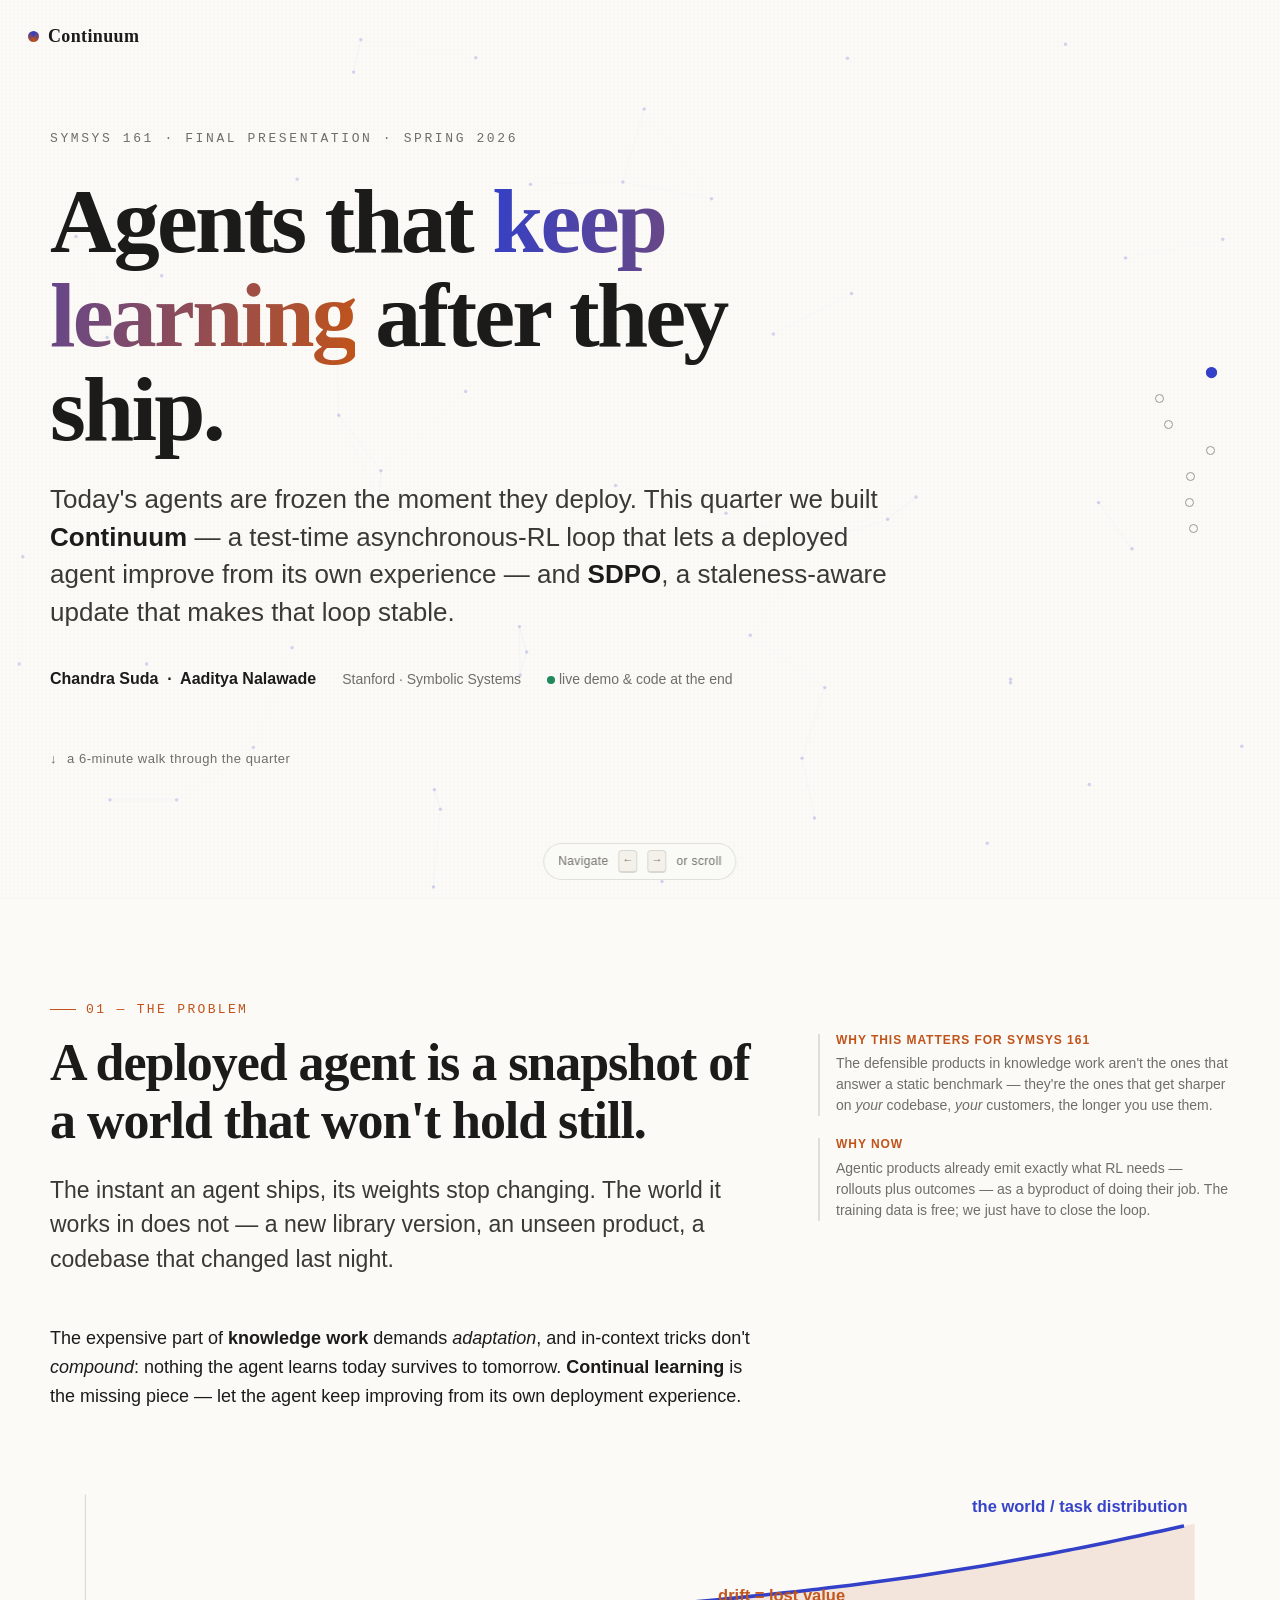
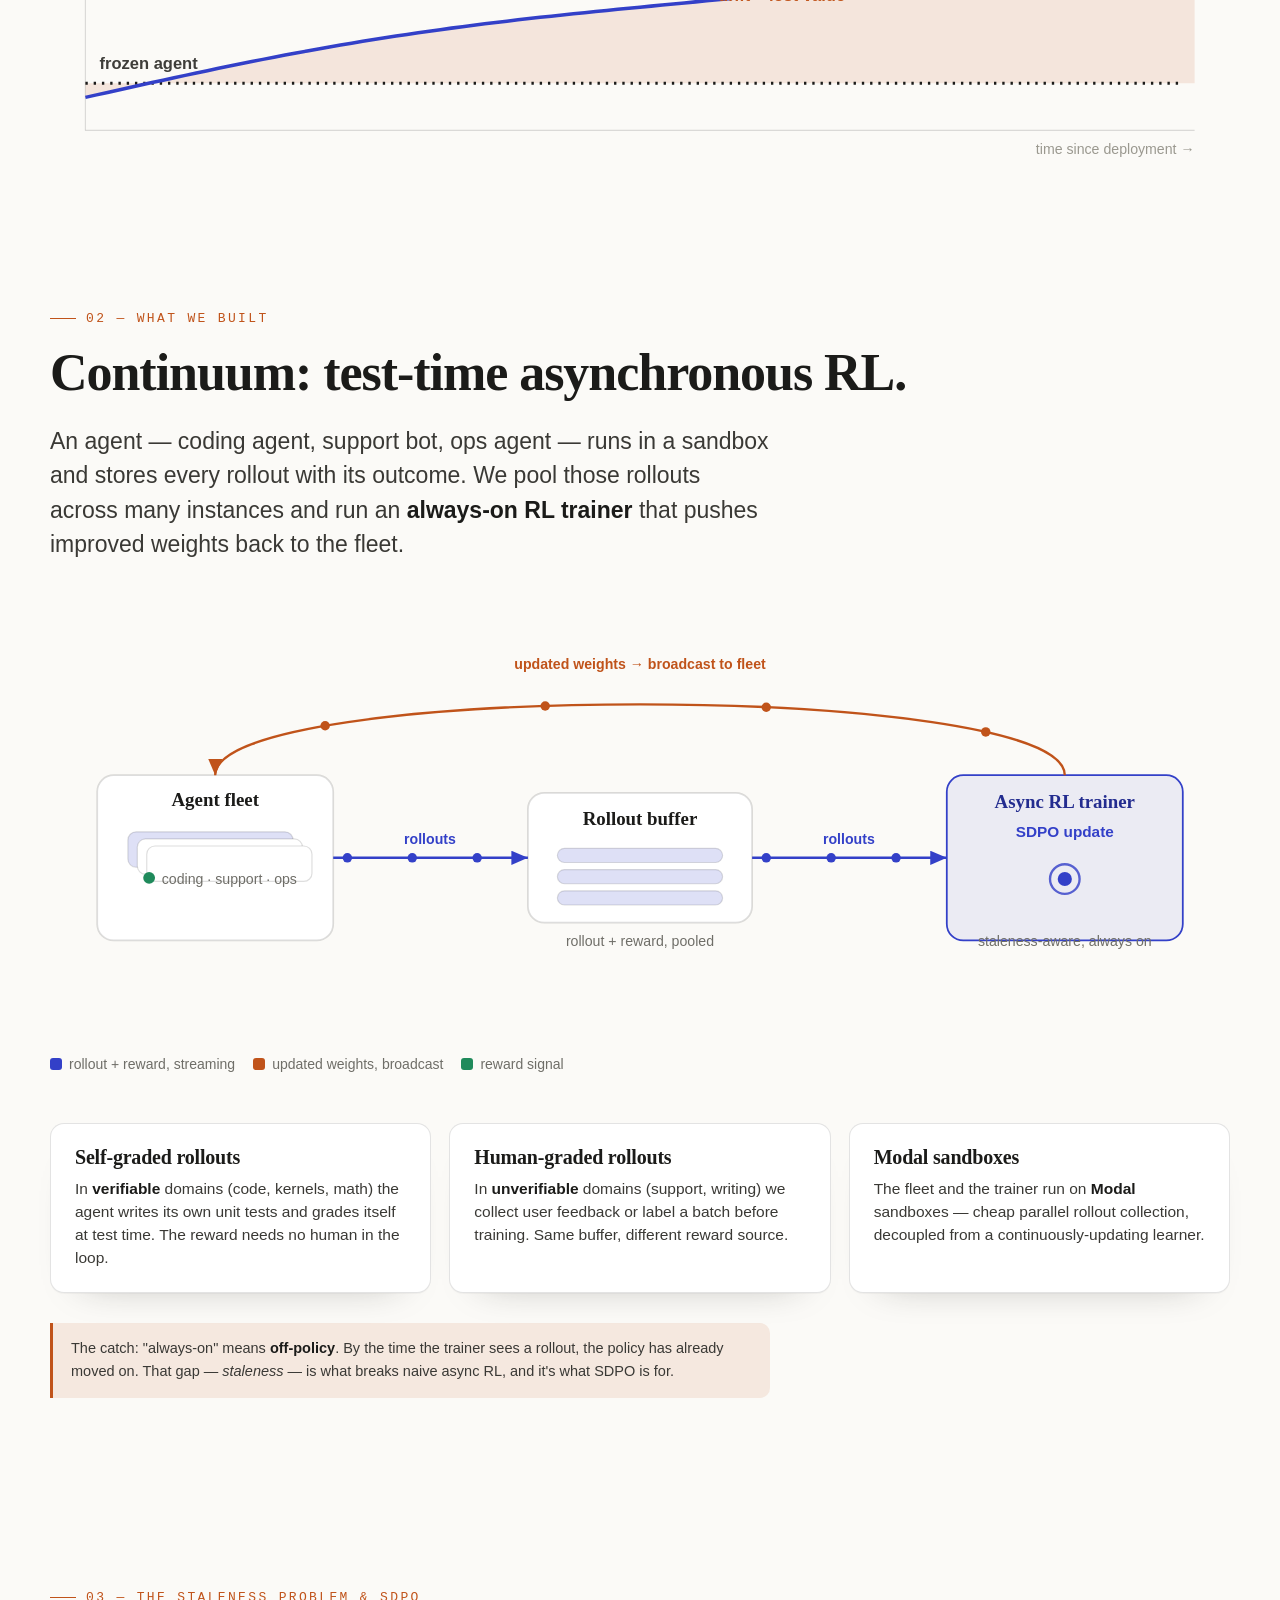
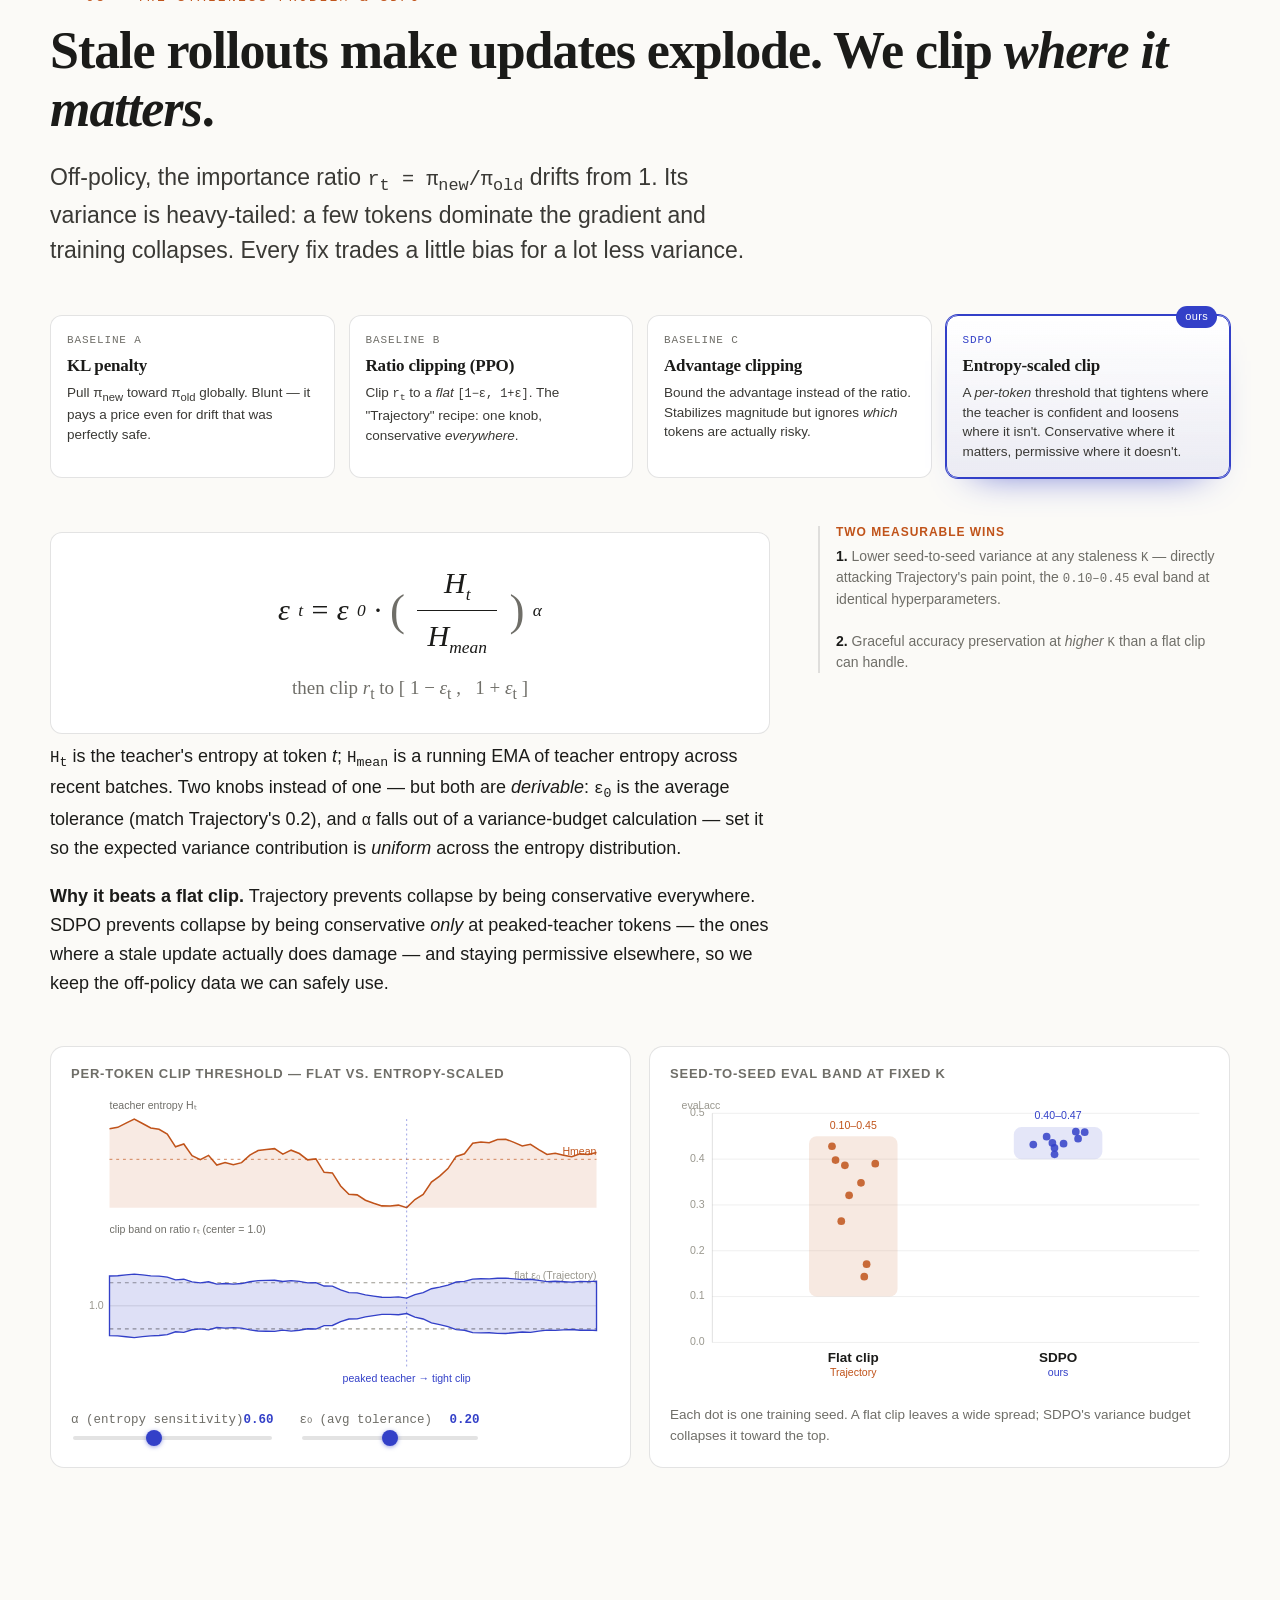
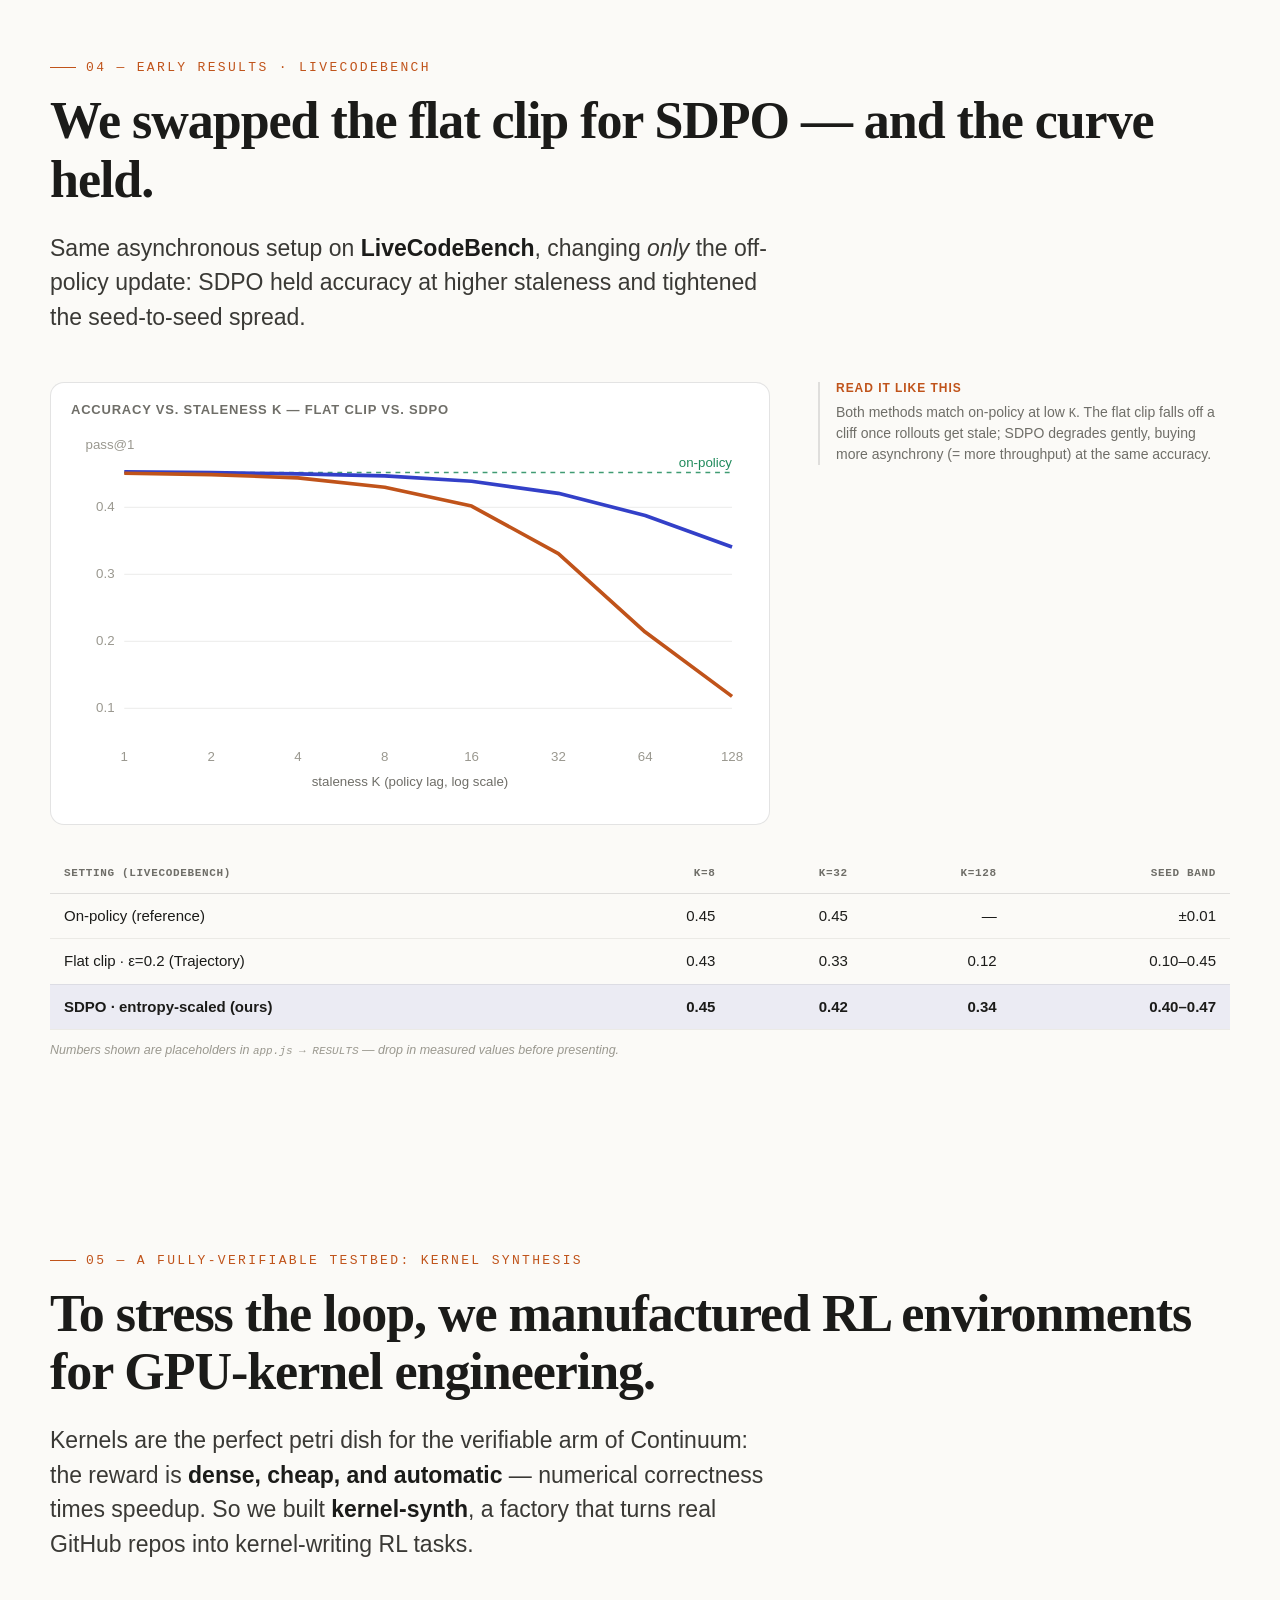
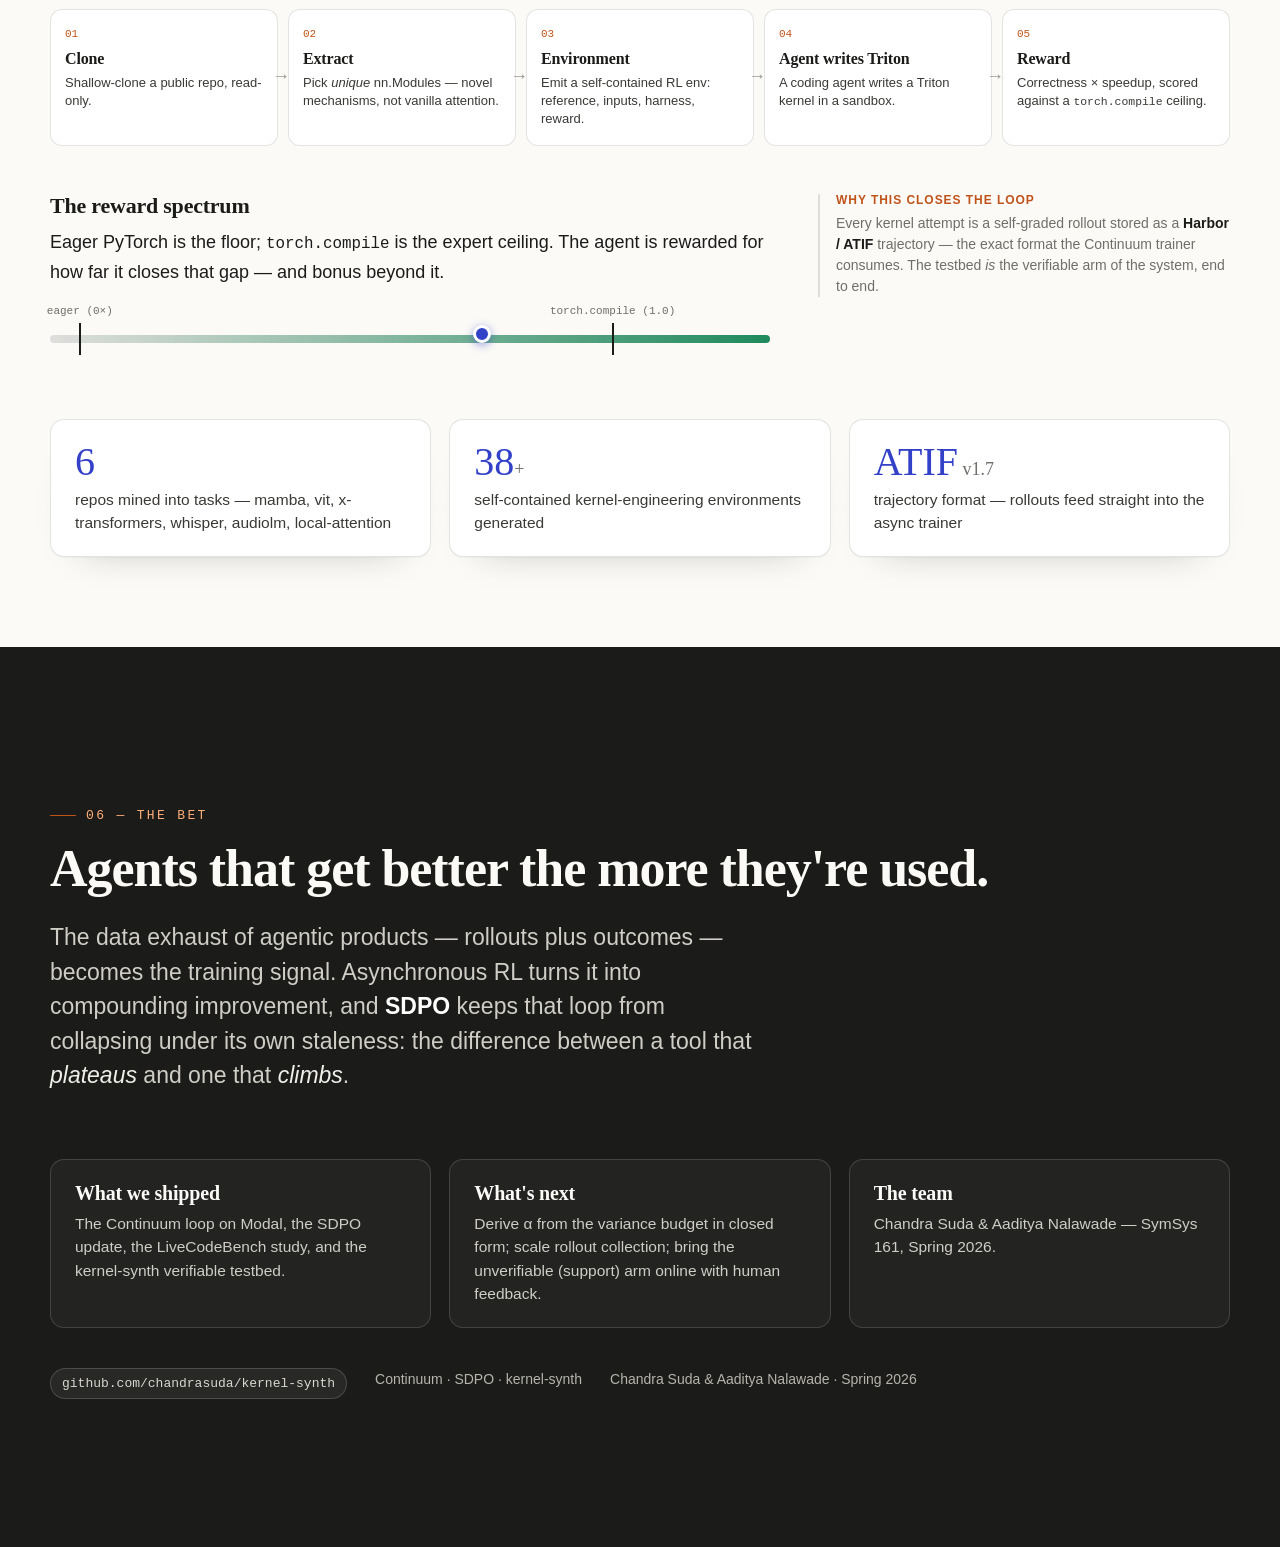
==== commit 8b2e482d: "Presentation: drop course references, tighten copy" ====
--- a/presentation/index.html
+++ b/presentation/index.html
@@ -46,20 +46,15 @@
         <div class="col">
           <h2 class="head reveal d1">A deployed agent is a snapshot of a world that won't hold still.</h2>
           <p class="lede reveal d2">
-            The instant an agent ships, its weights stop changing. The world it works in does not.
-            A coding agent meets a new library version; a support bot meets a product it has never seen;
-            a research agent meets a codebase that changed last night.
+            The instant an agent ships, its weights stop changing. The world it works in does not &mdash;
+            a new library version, an unseen product, a codebase that changed last night.
           </p>
           <div class="spacer-m"></div>
-          <p class="reveal d2">
-            The expensive part of <strong>knowledge work</strong> &mdash; code, customer support, ops, analysis &mdash;
-            is exactly the part that demands <em>adaptation</em>: understanding an evolving system, a customer's
-            history, a domain's jargon. In-context tricks help, but they don't <em>compound</em>. Nothing the
-            agent figures out today survives to tomorrow.
-          </p>
           <p class="reveal d3">
-            <strong>Continual learning / test-time training</strong> is the missing piece: let the agent keep
-            improving from its own deployment experience, not just from a frozen pre-training run.
+            The expensive part of <strong>knowledge work</strong> demands <em>adaptation</em>, and in-context
+            tricks don't <em>compound</em>: nothing the agent learns today survives to tomorrow.
+            <strong>Continual learning</strong> is the missing piece &mdash; let the agent keep improving from
+            its own deployment experience.
           </p>
         </div>
         <div>
@@ -248,12 +243,11 @@
   <!-- ============================ RESULTS ============================ -->
   <section class="slide" id="s-results" data-label="Results">
     <div class="wrap">
-      <div class="section-no reveal">04 — Early results · LiveCodeBench (CS 224N)</div>
+      <div class="section-no reveal">04 — Early results · LiveCodeBench</div>
       <h2 class="head reveal d1">We swapped the flat clip for SDPO &mdash; and the curve held.</h2>
       <p class="lede reveal d2 col">
-        Our CS 224N project this quarter let us test the core idea in isolation: same asynchronous setup on
-        <strong>LiveCodeBench</strong>, change <em>only</em> the off-policy update. SDPO held accuracy at higher
-        staleness and tightened the seed-to-seed spread.
+        Same asynchronous setup on <strong>LiveCodeBench</strong>, changing <em>only</em> the off-policy update:
+        SDPO held accuracy at higher staleness and tightened the seed-to-seed spread.
       </p>
       <div class="spacer-m"></div>
 
@@ -282,8 +276,8 @@
         <tbody id="resultsBody"><!-- filled by JS from RESULTS config --></tbody>
       </table>
       <p class="note-illustrative reveal d3">
-        Numbers shown are the placeholders in <code>app.js → RESULTS</code> for the talk &mdash; drop in the
-        measured values from the CS 224N run before presenting.
+        Numbers shown are placeholders in <code>app.js → RESULTS</code> &mdash; drop in measured values
+        before presenting.
       </p>
     </div>
   </section>
@@ -349,16 +343,16 @@
       <h2 class="head reveal d1">Agents that get better the more they're used.</h2>
       <p class="lede reveal d2 col">
         The data exhaust of agentic products &mdash; rollouts plus outcomes &mdash; becomes the training signal.
-        Asynchronous RL turns it into compounding improvement, and <strong>SDPO</strong> is what keeps that
-        loop from collapsing under its own staleness. For knowledge work, that's the difference between a tool
-        that <em>plateaus</em> and one that <em>climbs</em>.
+        Asynchronous RL turns it into compounding improvement, and <strong>SDPO</strong> keeps that loop from
+        collapsing under its own staleness: the difference between a tool that <em>plateaus</em> and one that
+        <em>climbs</em>.
       </p>
       <div class="spacer-l"></div>
       <div class="grid c3">
         <div class="card reveal d1">
-          <h3>What we shipped this quarter</h3>
-          <p>The Continuum loop on Modal, the SDPO update, a LiveCodeBench study (CS 224N), and the
-            kernel-synth verifiable testbed.</p>
+          <h3>What we shipped</h3>
+          <p>The Continuum loop on Modal, the SDPO update, the LiveCodeBench study, and the kernel-synth
+            verifiable testbed.</p>
         </div>
         <div class="card reveal d2">
           <h3>What's next</h3>
@@ -367,8 +361,7 @@
         </div>
         <div class="card reveal d3">
           <h3>The team</h3>
-          <p>Chandra Suda &amp; Aaditya Nalawade. Built for SymSys 161, with results from our CS 224N
-            project.</p>
+          <p>Chandra Suda &amp; Aaditya Nalawade &mdash; SymSys 161, Spring 2026.</p>
         </div>
       </div>
       <div class="footer-meta reveal d3">
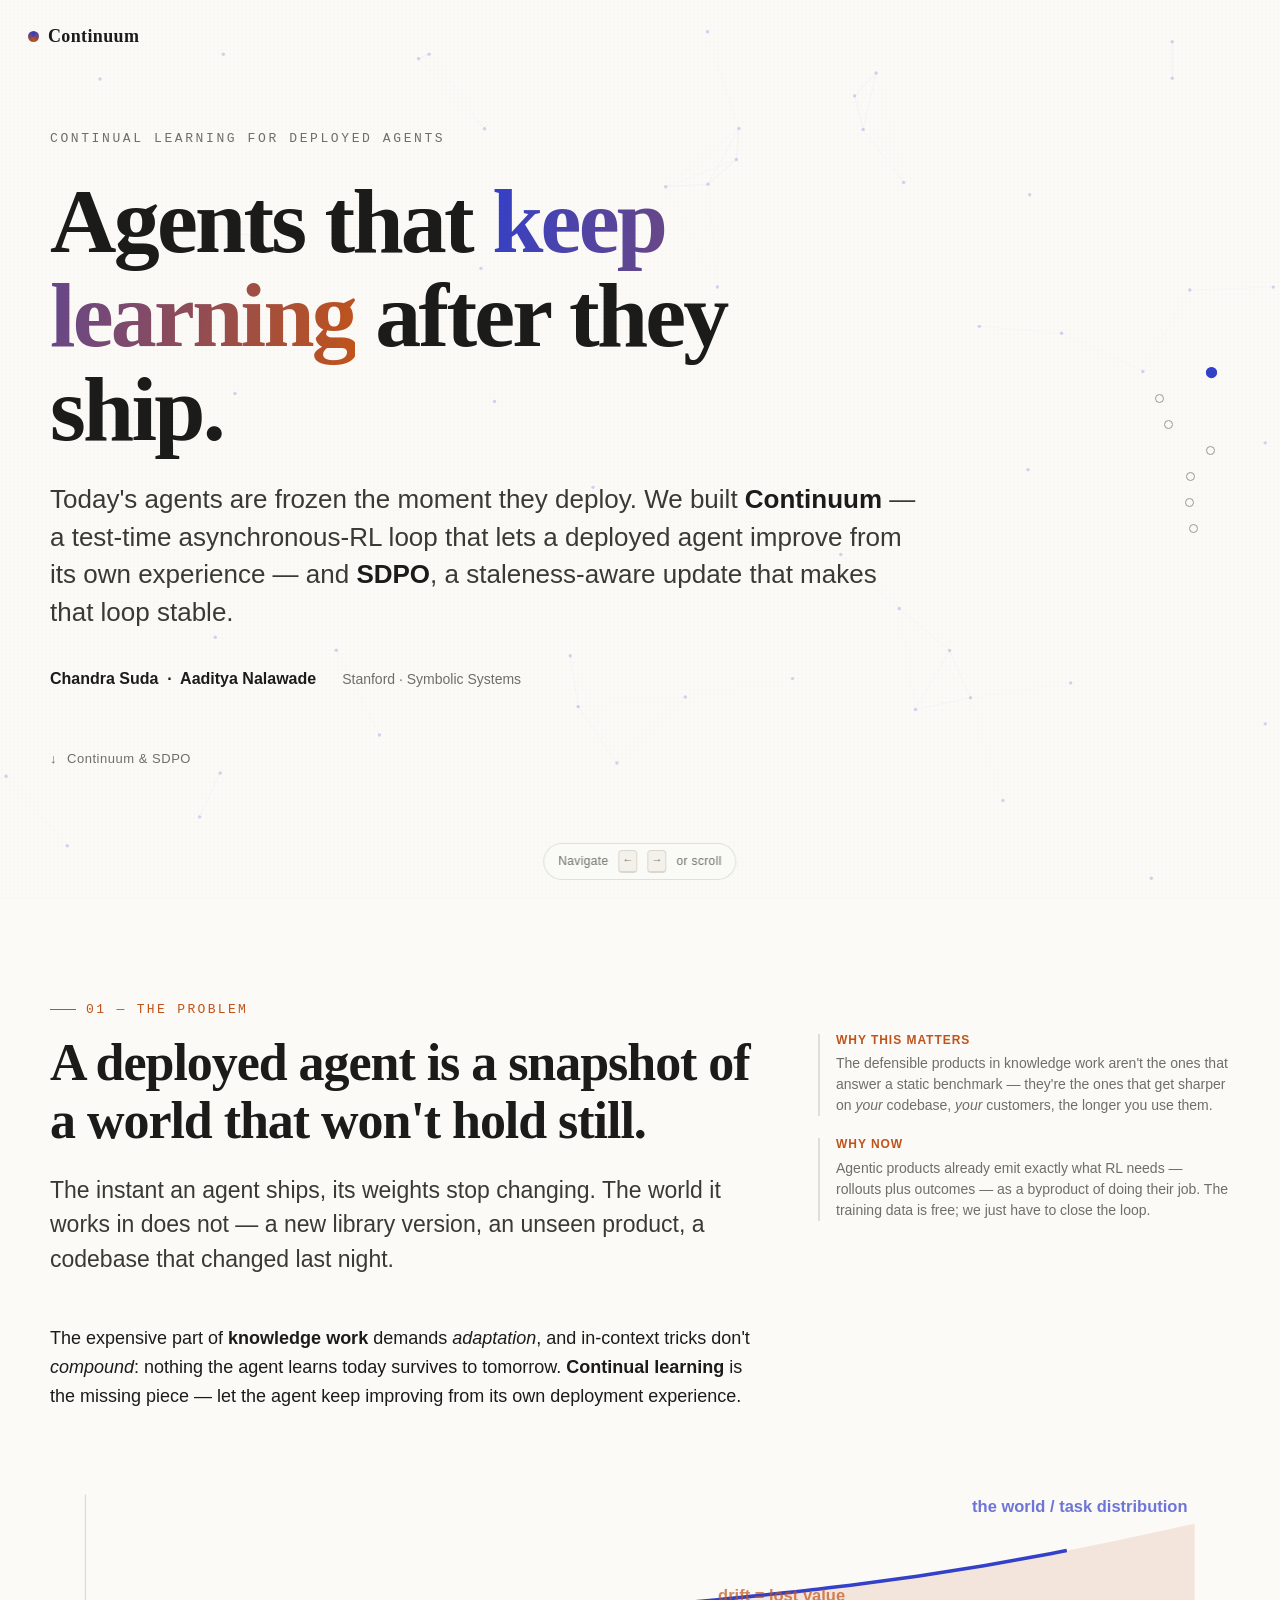
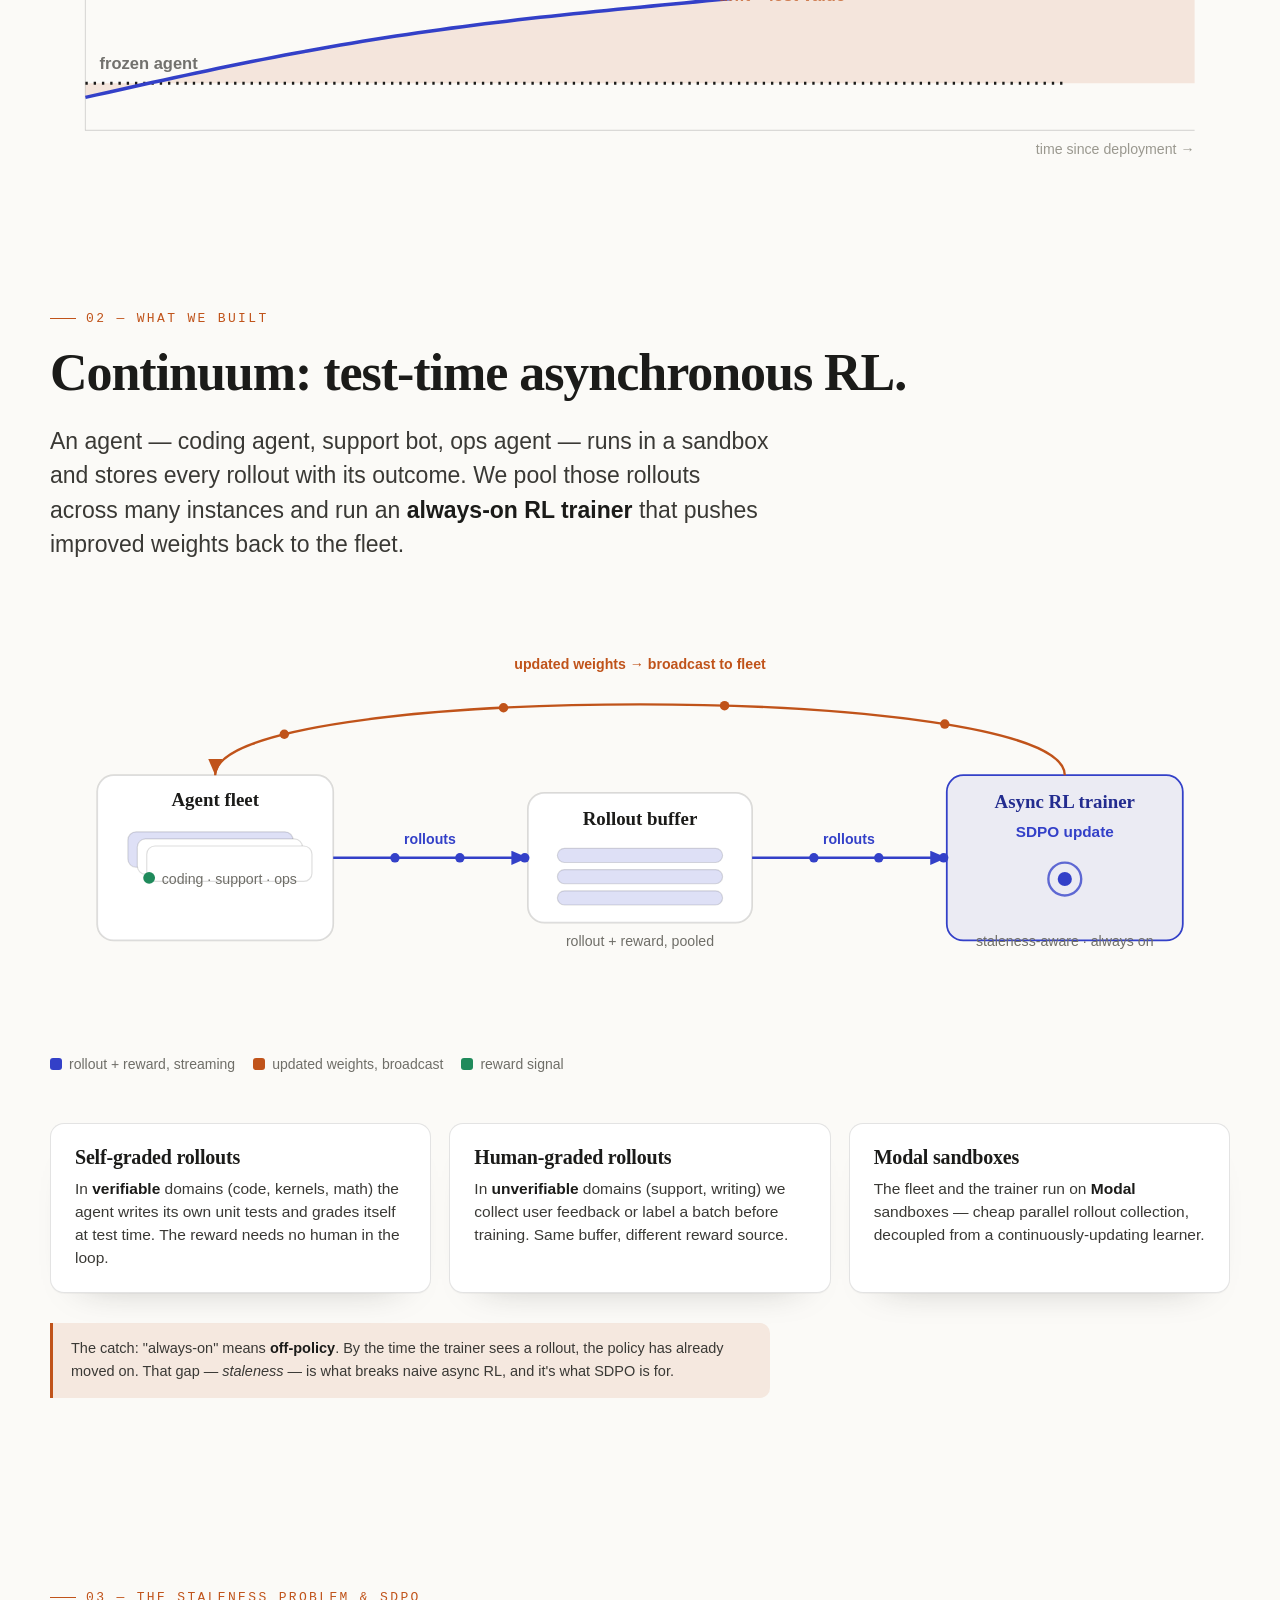
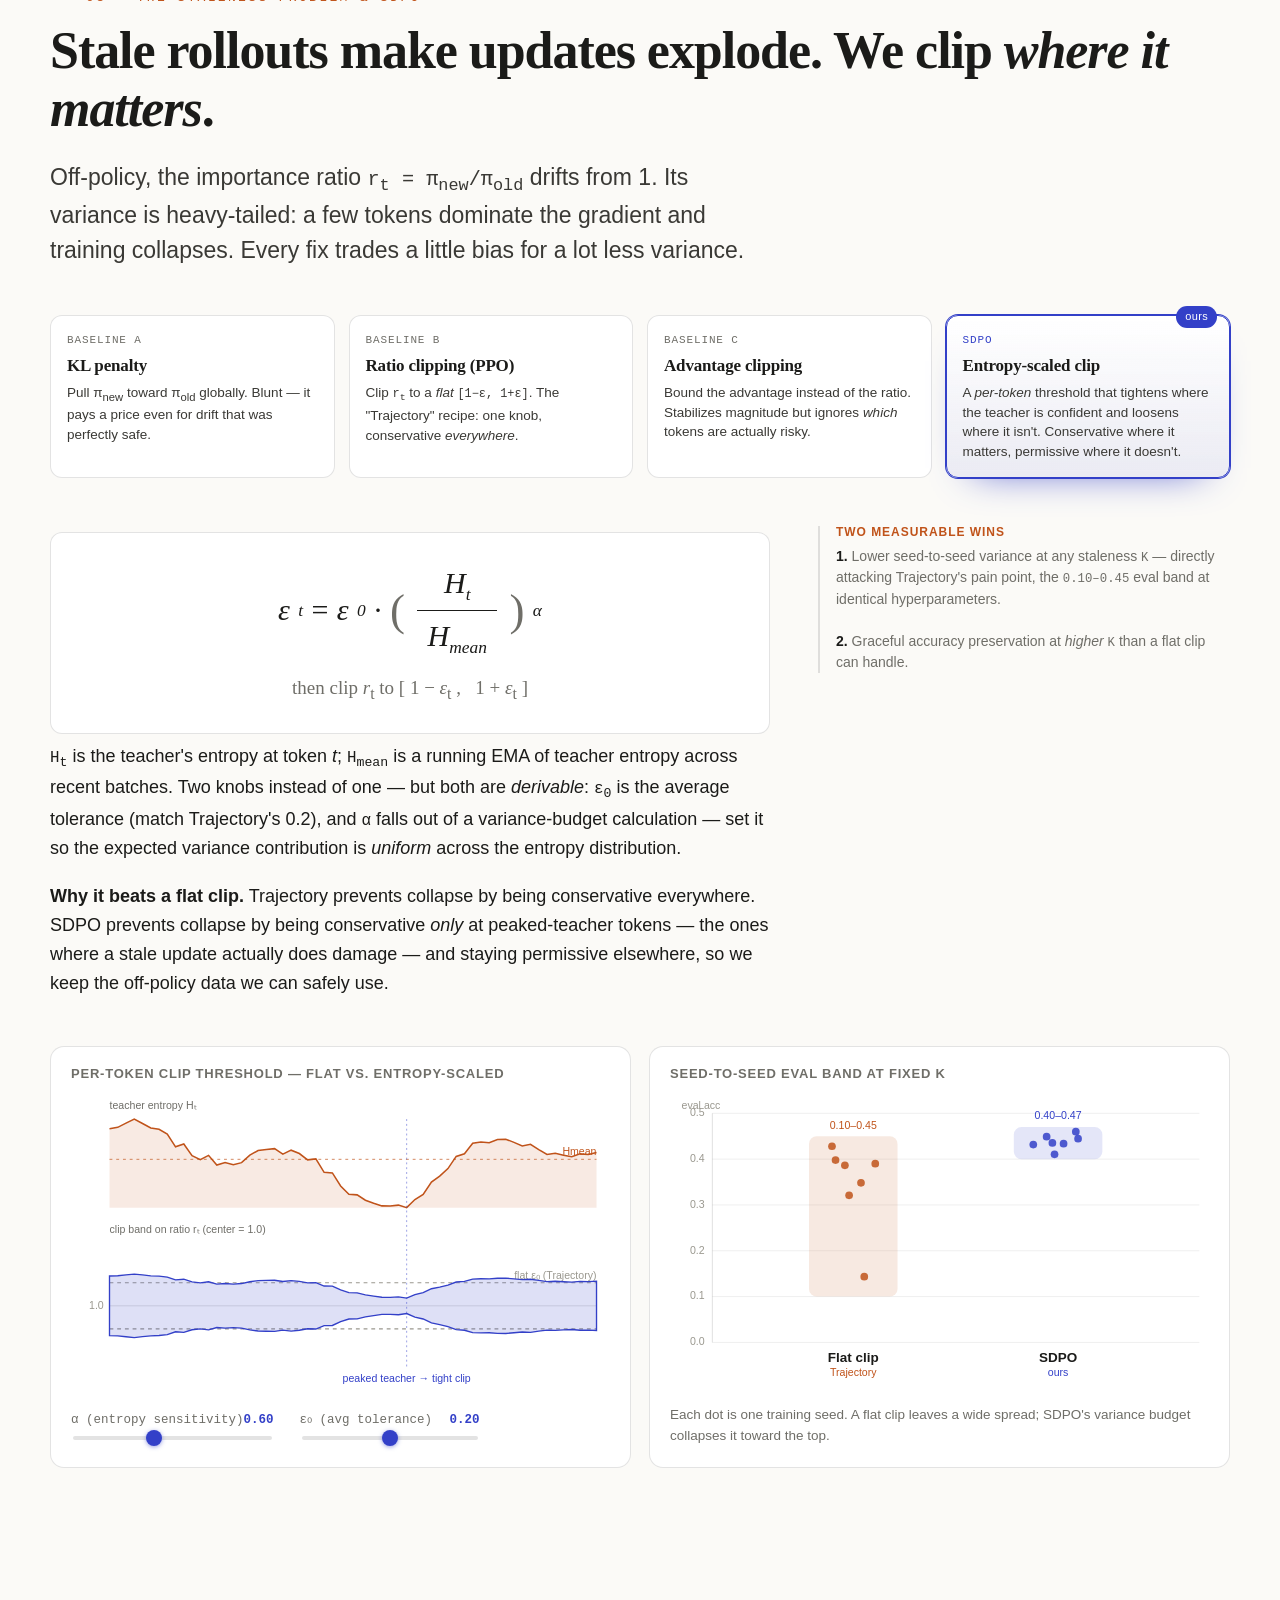
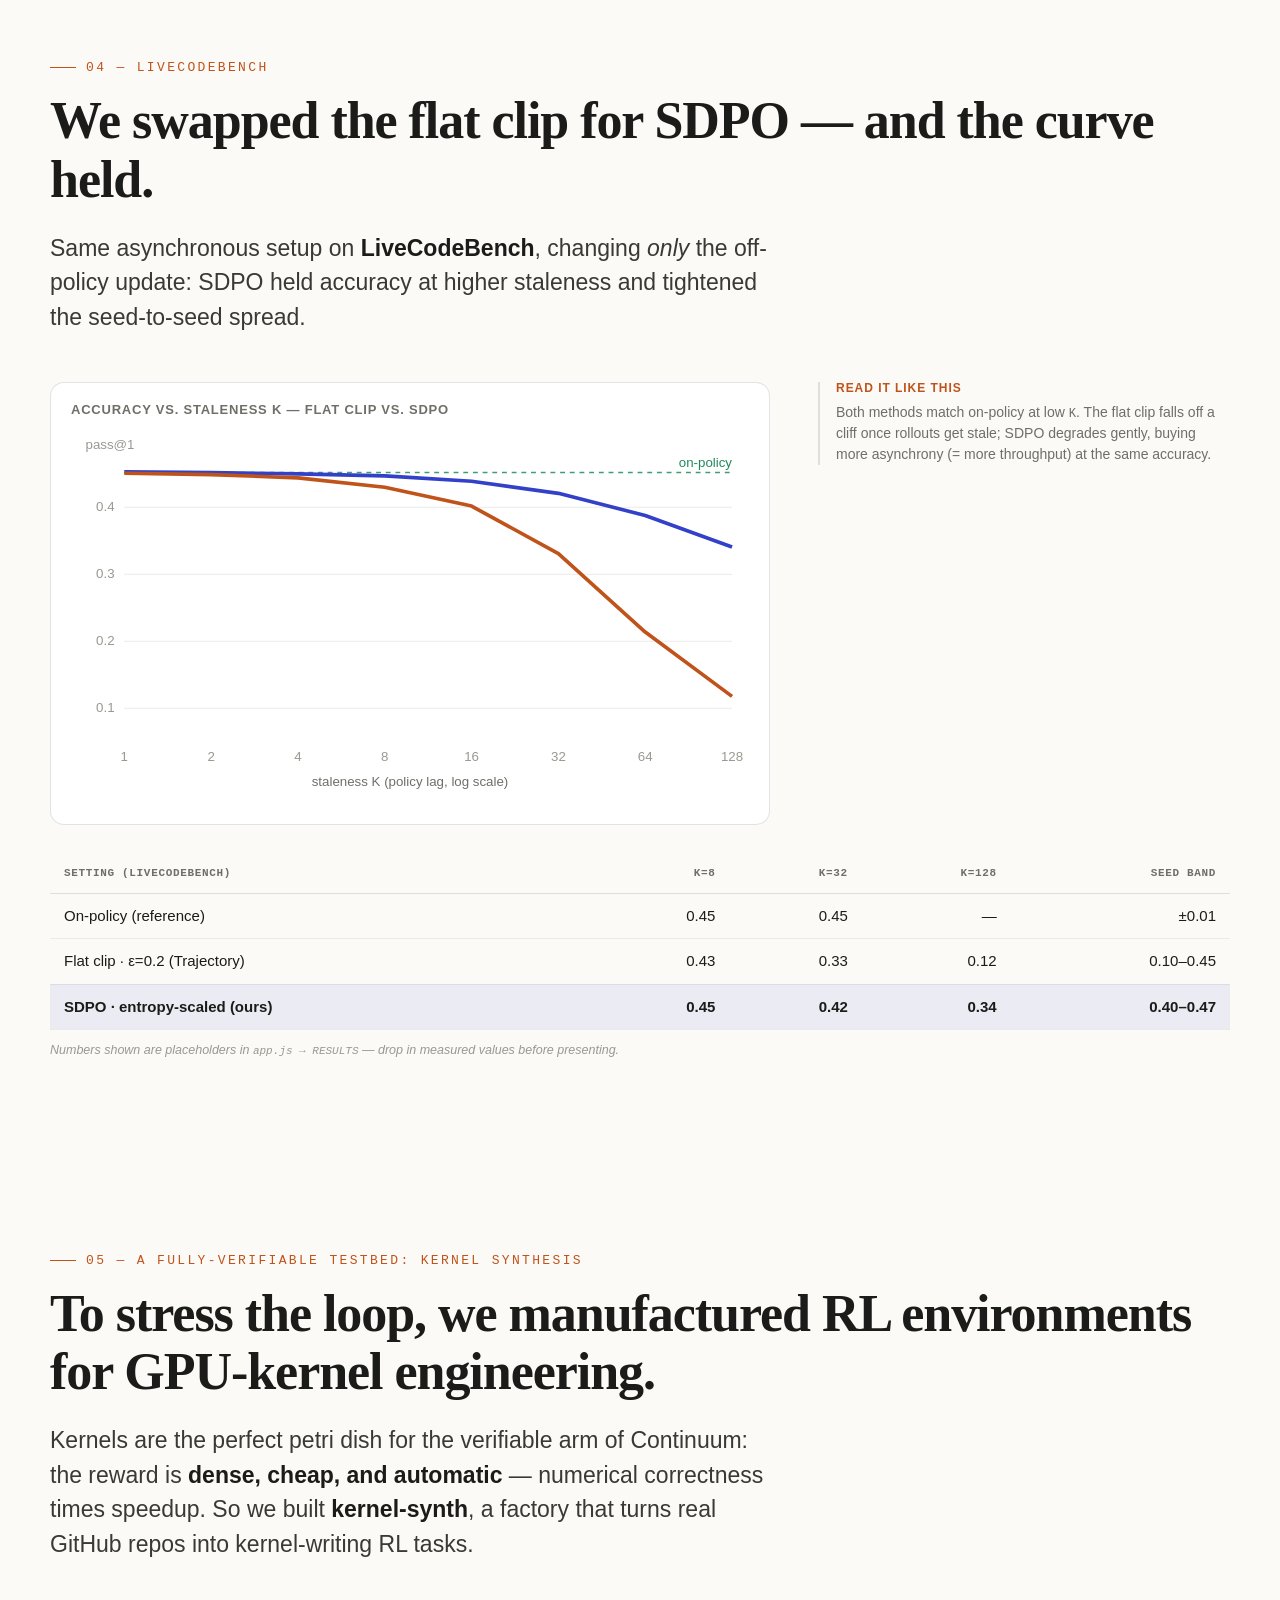
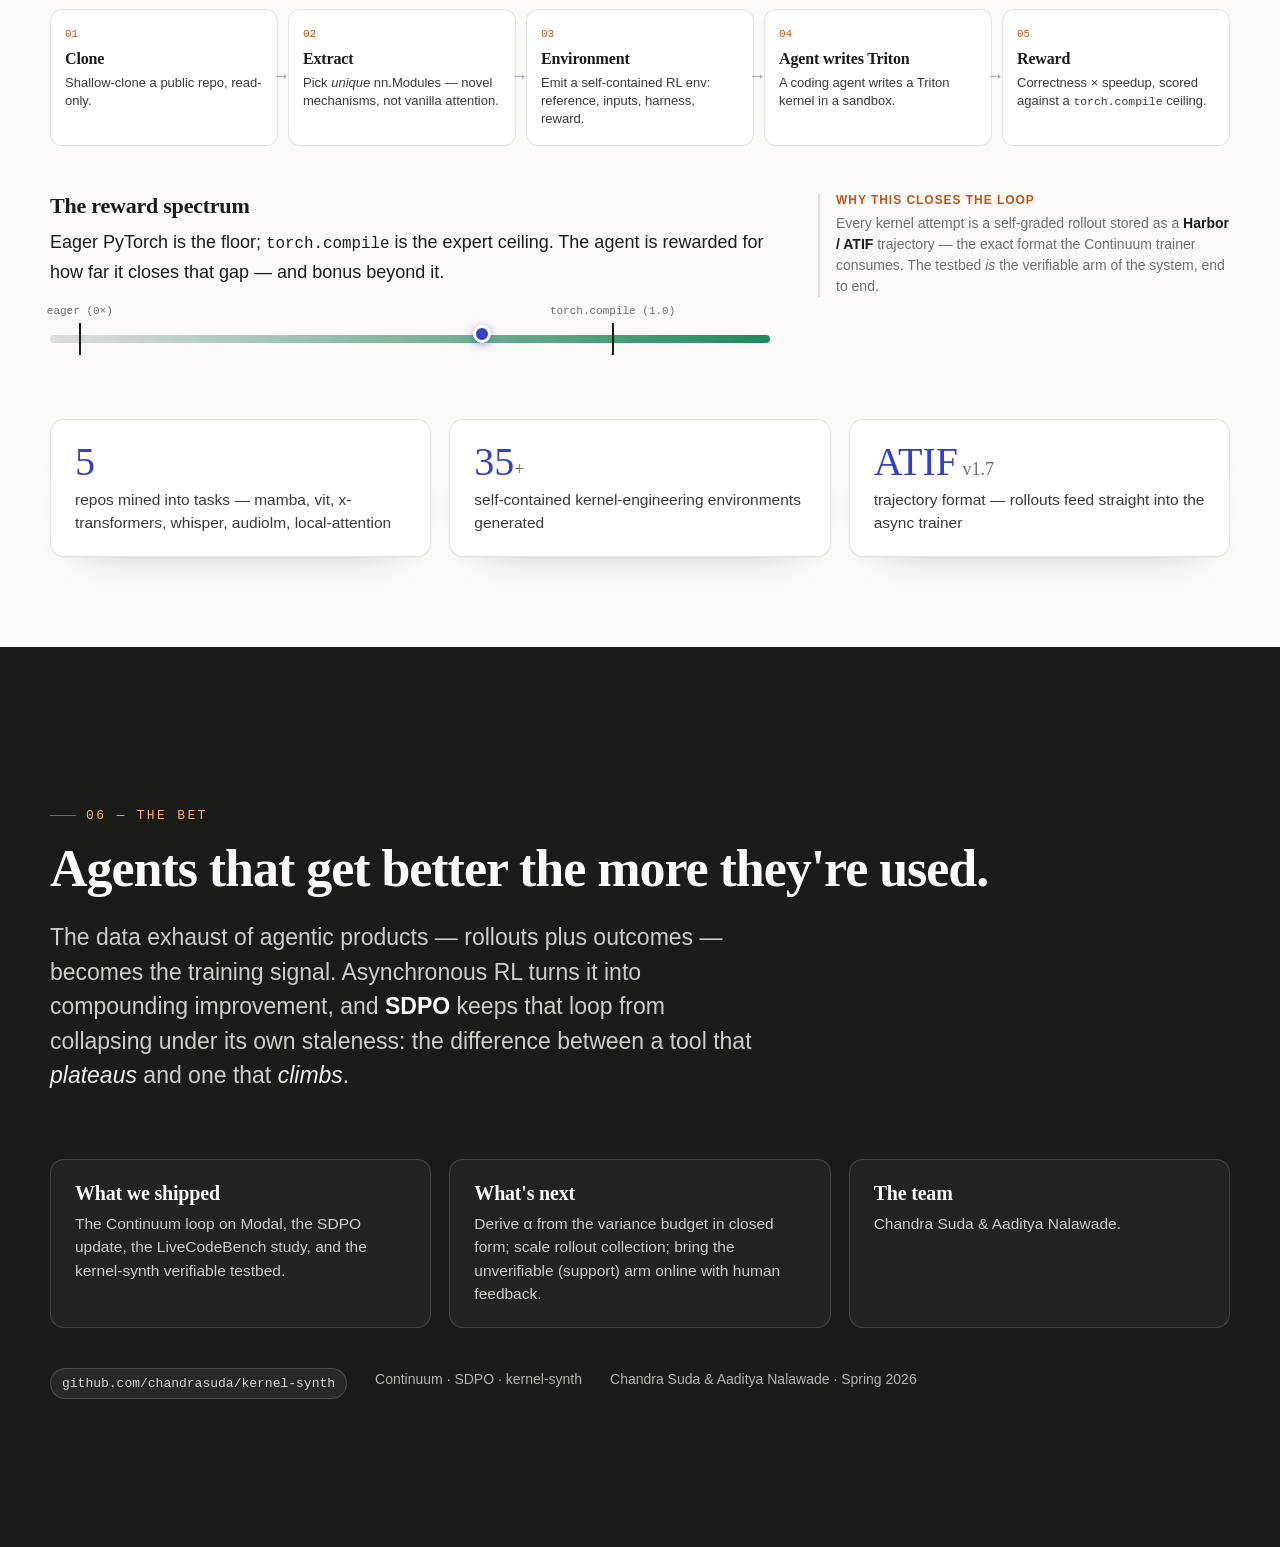
==== commit 7a6e98e1: "Presentation: drop SymSys 161 + time references, tidy trainer caption" ====
--- a/presentation/index.html
+++ b/presentation/index.html
@@ -3,8 +3,8 @@
 <head>
 <meta charset="utf-8" />
 <meta name="viewport" content="width=device-width, initial-scale=1" />
-<title>Continuum — Agents that keep learning · SymSys 161</title>
-<meta name="description" content="Continual test-time reinforcement learning for deployed agents, with a staleness-aware off-policy update. Chandra Suda & Aaditya Nalawade, SymSys 161 final." />
+<title>Continuum — Agents that keep learning</title>
+<meta name="description" content="Continual test-time reinforcement learning for deployed agents, with a staleness-aware off-policy update. Chandra Suda & Aaditya Nalawade." />
 <link rel="stylesheet" href="styles.css" />
 <link rel="icon" href="data:image/svg+xml,%3Csvg xmlns='http://www.w3.org/2000/svg' viewBox='0 0 32 32'%3E%3Ccircle cx='16' cy='16' r='13' fill='none' stroke='%233340c8' stroke-width='3'/%3E%3Ccircle cx='27' cy='16' r='4' fill='%23c0531a'/%3E%3C/svg%3E" />
 </head>
@@ -21,10 +21,10 @@
   <section class="slide hero" id="s-hero" data-label="Title">
     <canvas id="heroCanvas"></canvas>
     <div class="wrap">
-      <div class="eyebrow reveal">SymSys 161 · Final Presentation · Spring 2026</div>
+      <div class="eyebrow reveal">Continual learning for deployed agents</div>
       <h1 class="reveal d1">Agents that <span class="grad">keep learning</span> after they ship.</h1>
       <p class="sub reveal d2">
-        Today's agents are frozen the moment they deploy. This quarter we built
+        Today's agents are frozen the moment they deploy. We built
         <strong>Continuum</strong> &mdash; a test-time asynchronous-RL loop that lets a deployed agent
         improve from its own experience &mdash; and <strong>SDPO</strong>, a staleness-aware update that
         makes that loop stable.
@@ -32,9 +32,8 @@
       <div class="authors reveal d3">
         <span class="names">Chandra Suda &nbsp;·&nbsp; Aaditya Nalawade</span>
         <span class="meta">Stanford · Symbolic Systems</span>
-        <span class="meta"><span class="pulse-dot" style="display:inline-block;vertical-align:middle"></span> live demo &amp; code at the end</span>
-      </div>
-      <div class="scroll-cue reveal d4"><span class="arrow">&darr;</span> a 6-minute walk through the quarter</div>
+      </div>
+      <div class="scroll-cue reveal d4"><span class="arrow">&darr;</span> Continuum &amp; SDPO</div>
     </div>
   </section>
 
@@ -59,7 +58,7 @@
         </div>
         <div>
           <div class="margin reveal d2">
-            <h4>Why this matters for SymSys 161</h4>
+            <h4>Why this matters</h4>
             The defensible products in knowledge work aren't the ones that answer a static benchmark &mdash;
             they're the ones that get sharper on <em>your</em> codebase, <em>your</em> customers, the longer
             you use them.
@@ -243,7 +242,7 @@
   <!-- ============================ RESULTS ============================ -->
   <section class="slide" id="s-results" data-label="Results">
     <div class="wrap">
-      <div class="section-no reveal">04 — Early results · LiveCodeBench</div>
+      <div class="section-no reveal">04 — LiveCodeBench</div>
       <h2 class="head reveal d1">We swapped the flat clip for SDPO &mdash; and the curve held.</h2>
       <p class="lede reveal d2 col">
         Same asynchronous setup on <strong>LiveCodeBench</strong>, changing <em>only</em> the off-policy update:
@@ -361,7 +360,7 @@
         </div>
         <div class="card reveal d3">
           <h3>The team</h3>
-          <p>Chandra Suda &amp; Aaditya Nalawade &mdash; SymSys 161, Spring 2026.</p>
+          <p>Chandra Suda &amp; Aaditya Nalawade.</p>
         </div>
       </div>
       <div class="footer-meta reveal d3">
--- a/presentation/styles.css
+++ b/presentation/styles.css
@@ -1,5 +1,5 @@
 /* =========================================================================
-   Continuum — SymSys 161 final presentation
+   Continuum — research presentation
    Design language: "Connectionism / Tufte" editorial paper.
    No external assets so it presents offline.
    ========================================================================= */
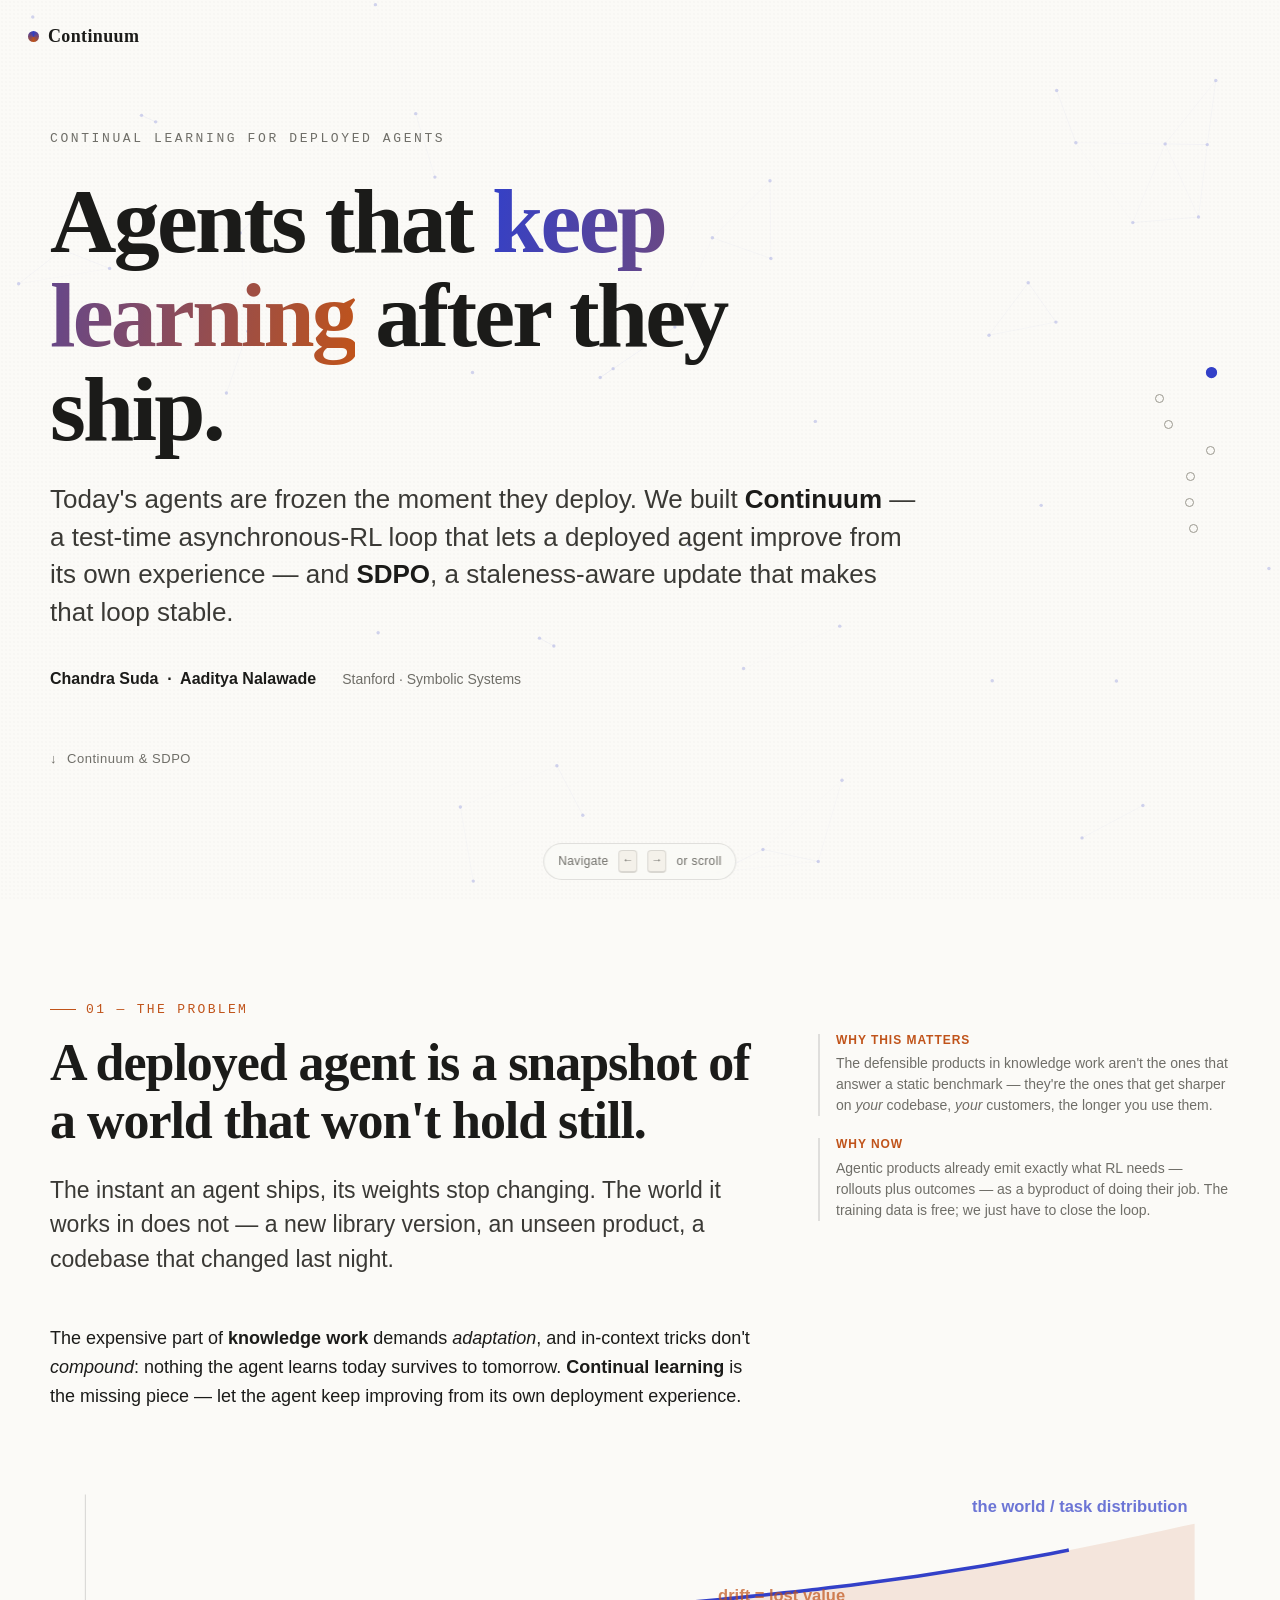
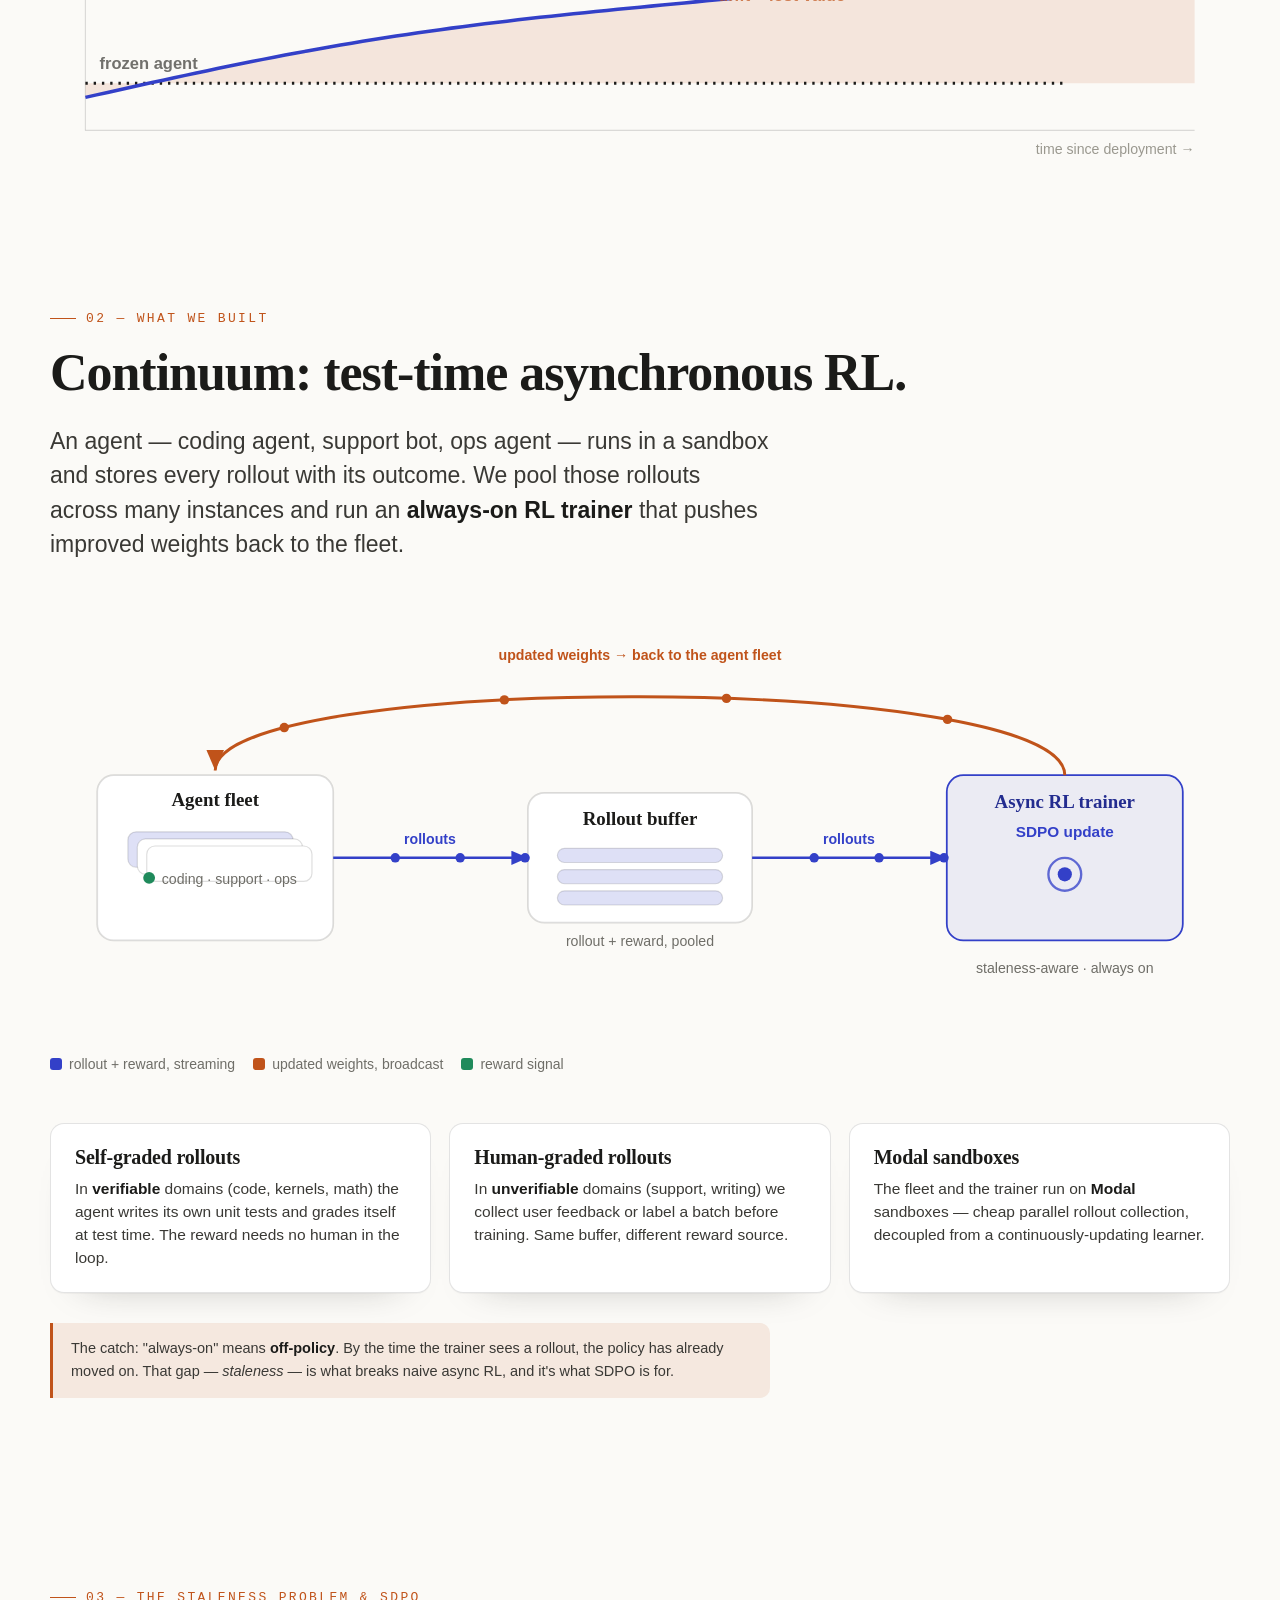
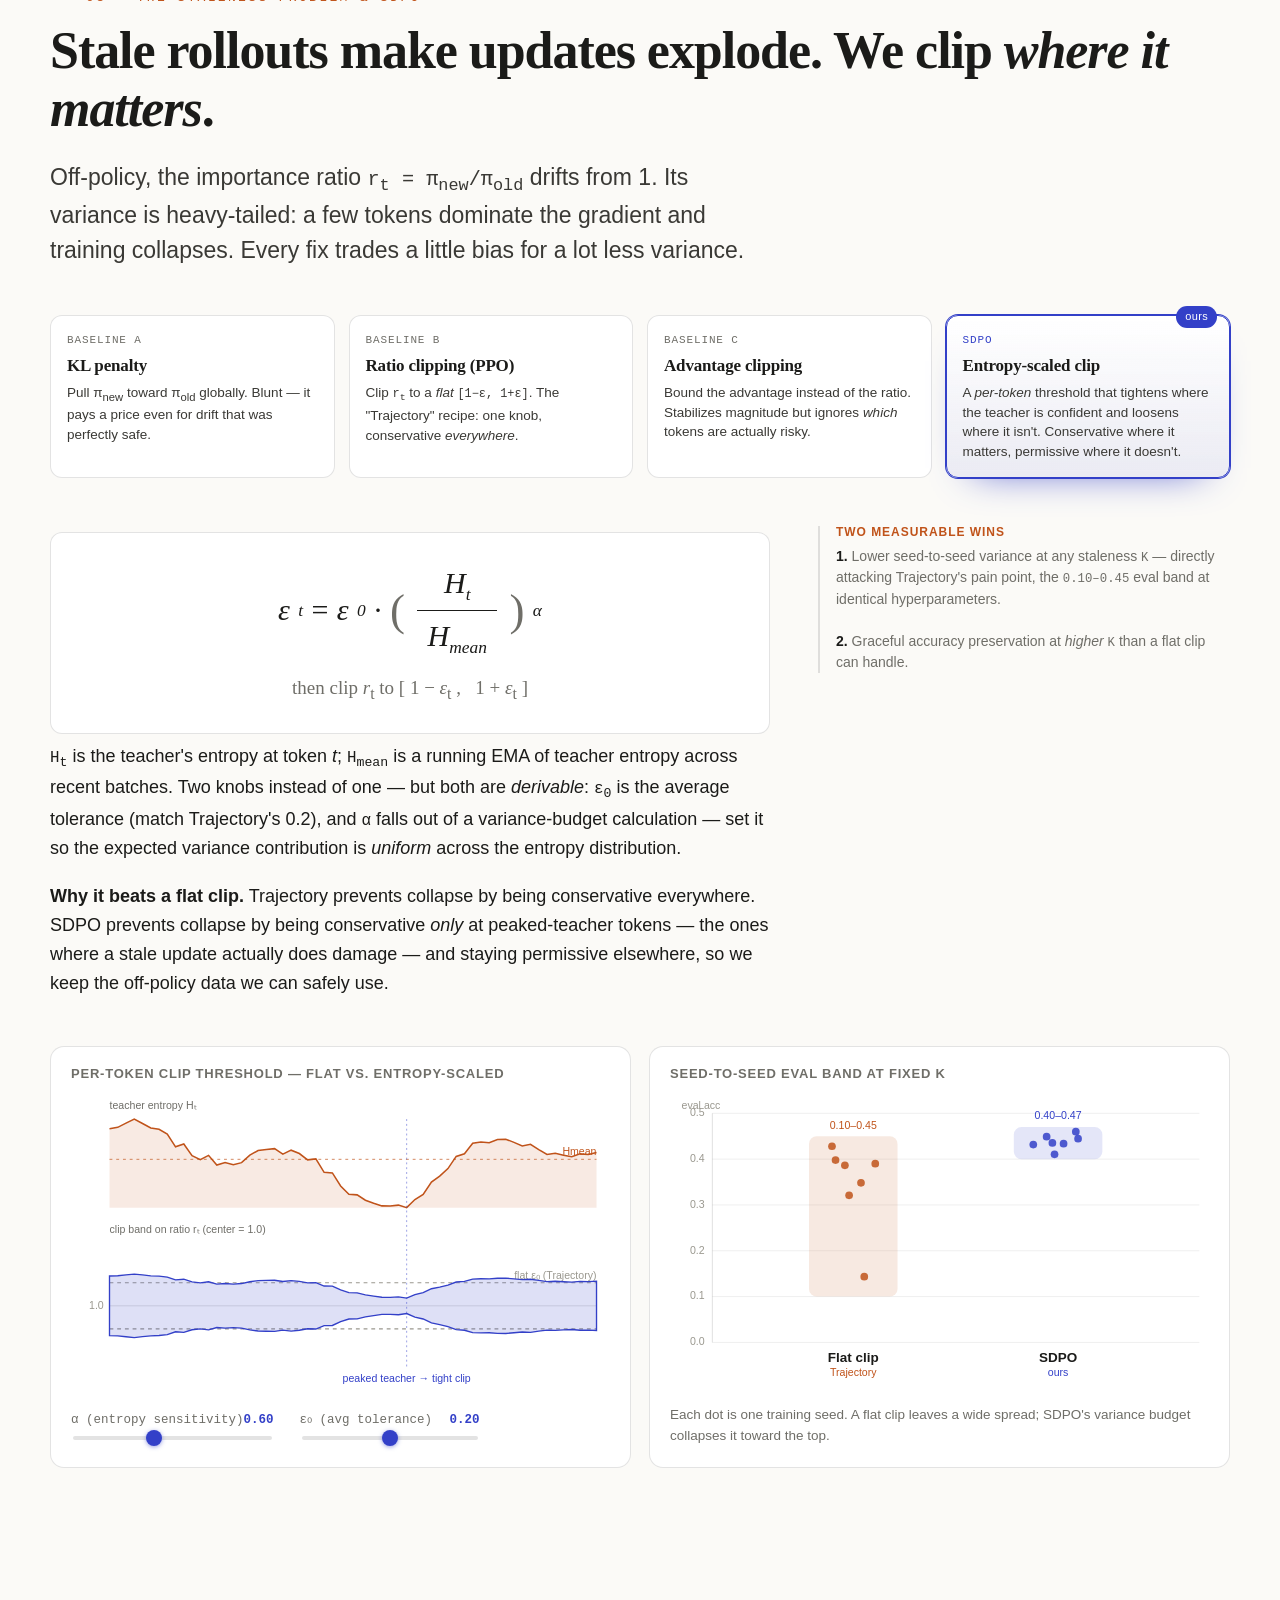
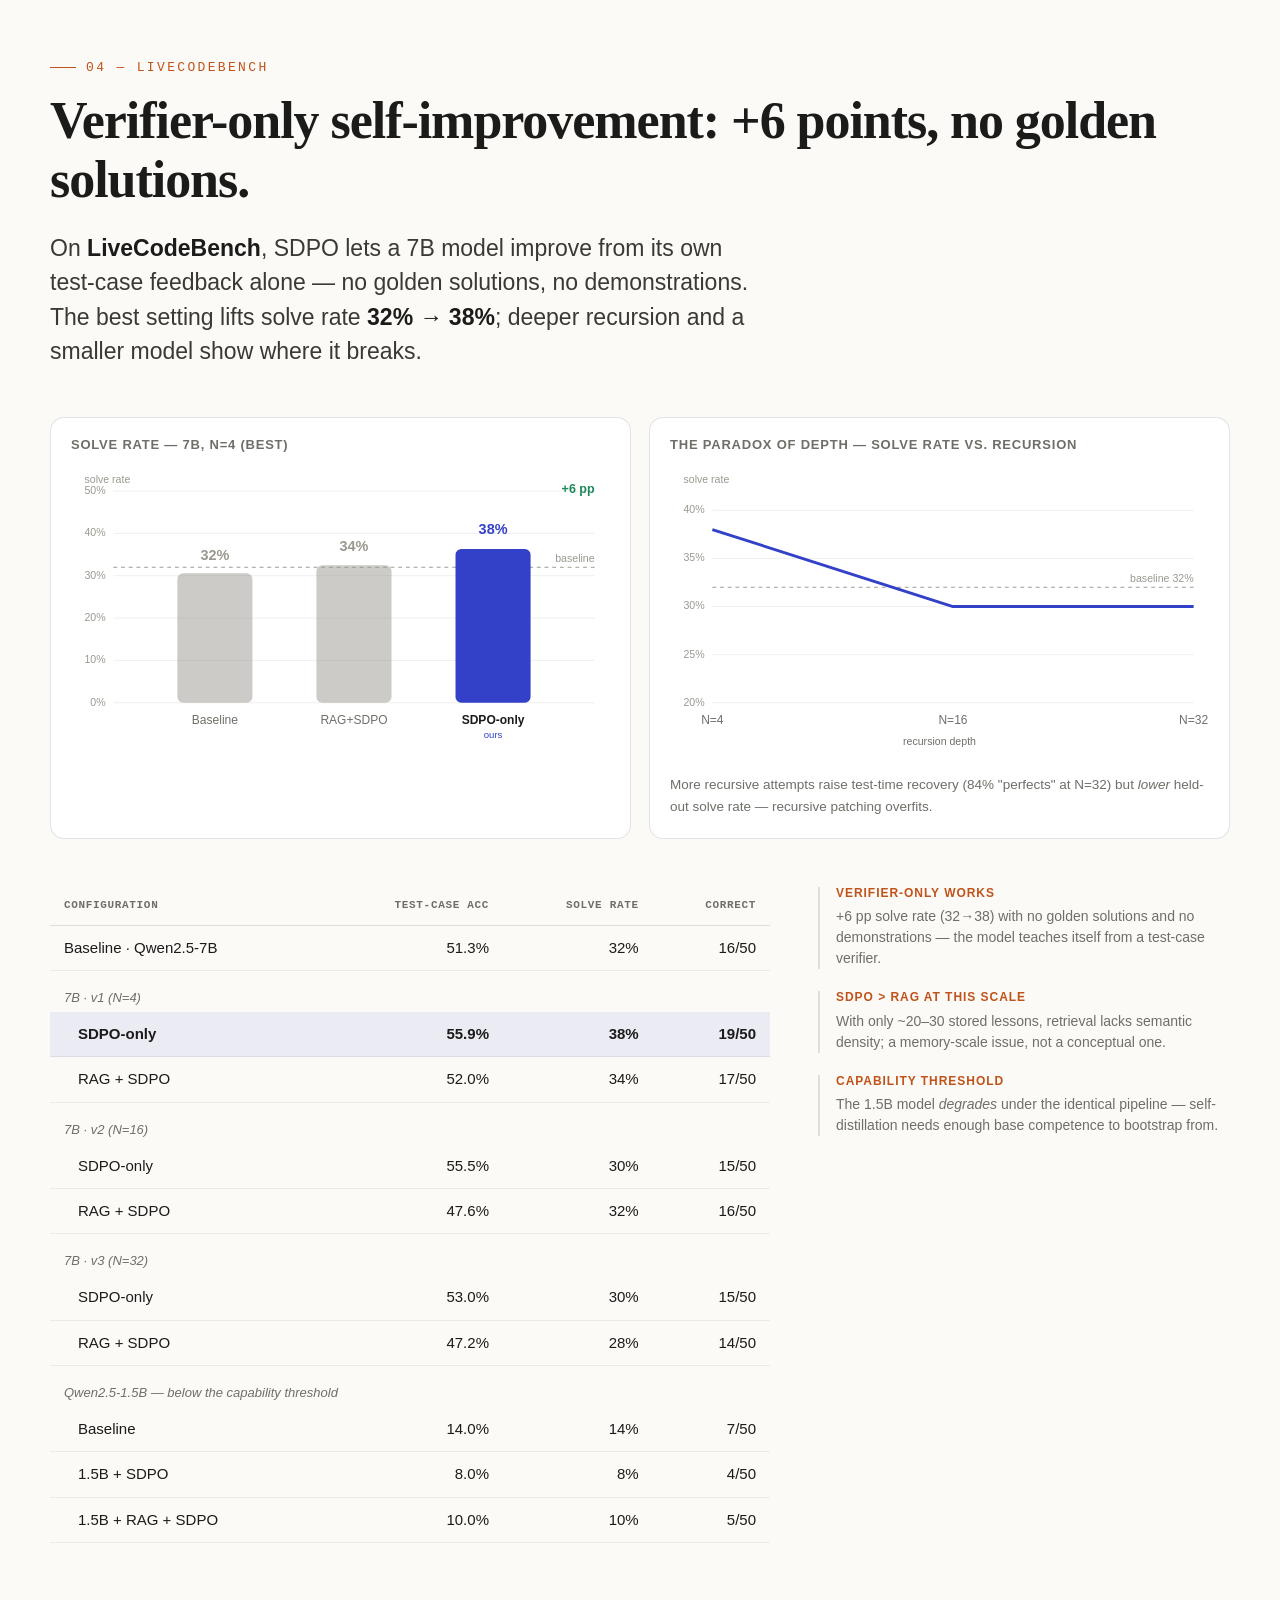
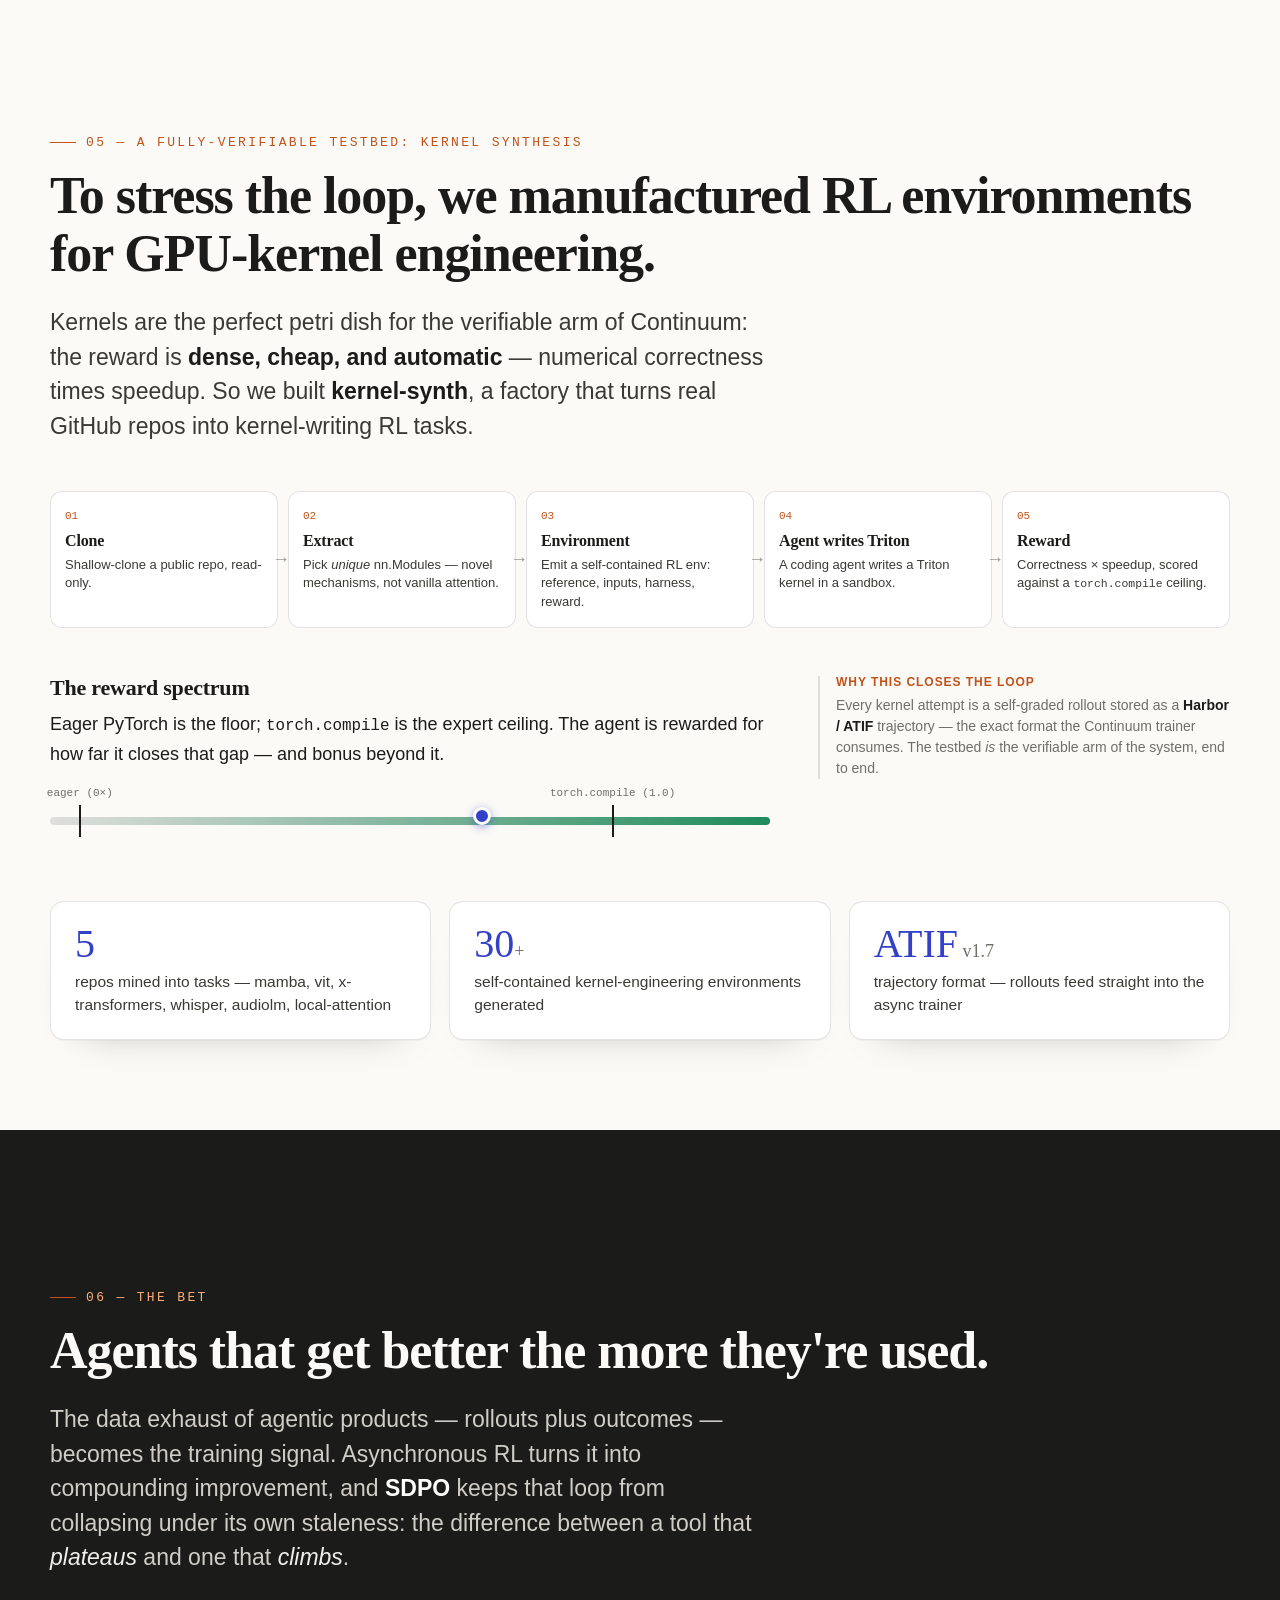
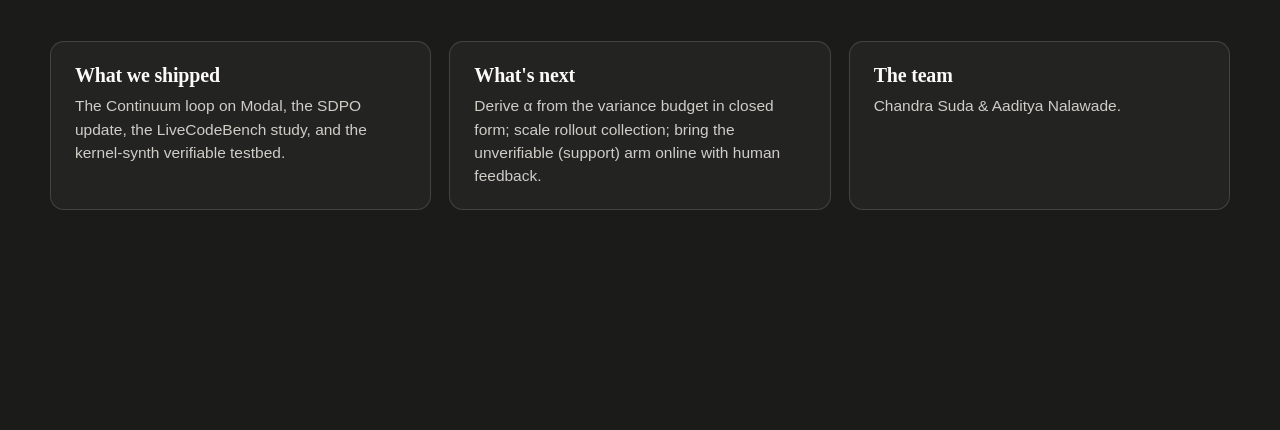
==== commit b05bedb1: "Presentation: real LiveCodeBench results + loop diagram fixes - Section 4 rebuilt with measured numb" ====
--- a/presentation/index.html
+++ b/presentation/index.html
@@ -243,41 +243,72 @@
   <section class="slide" id="s-results" data-label="Results">
     <div class="wrap">
       <div class="section-no reveal">04 — LiveCodeBench</div>
-      <h2 class="head reveal d1">We swapped the flat clip for SDPO &mdash; and the curve held.</h2>
+      <h2 class="head reveal d1">Verifier-only self-improvement: +6 points, no golden solutions.</h2>
       <p class="lede reveal d2 col">
-        Same asynchronous setup on <strong>LiveCodeBench</strong>, changing <em>only</em> the off-policy update:
-        SDPO held accuracy at higher staleness and tightened the seed-to-seed spread.
+        On <strong>LiveCodeBench</strong>, SDPO lets a 7B model improve from its own test-case feedback alone
+        &mdash; no golden solutions, no demonstrations. The best setting lifts solve rate
+        <strong>32% &rarr; 38%</strong>; deeper recursion and a smaller model show where it breaks.
       </p>
       <div class="spacer-m"></div>
 
+      <div class="grid c2">
+        <div class="panel reveal d1">
+          <h4>Solve rate &mdash; 7B, N=4 (best)</h4>
+          <div id="solveBars"></div>
+        </div>
+        <div class="panel reveal d2">
+          <h4>The paradox of depth &mdash; solve rate vs. recursion</h4>
+          <div id="paradoxPlot"></div>
+          <p class="muted" style="font-size:13.5px;margin-top:10px">
+            More recursive attempts raise test-time recovery (84% "perfects" at N=32) but <em>lower</em> held-out
+            solve rate &mdash; recursive patching overfits.
+          </p>
+        </div>
+      </div>
+
+      <div class="spacer-l"></div>
       <div class="with-margin">
         <div class="col">
-          <div class="panel reveal d1">
-            <h4>Accuracy vs. staleness K — flat clip vs. SDPO</h4>
-            <div id="accPlot"></div>
-          </div>
+          <table class="tbl reveal d2">
+            <thead>
+              <tr><th>Configuration</th><th>Test-case acc</th><th>Solve rate</th><th>Correct</th></tr>
+            </thead>
+            <tbody>
+              <tr><td>Baseline &middot; Qwen2.5-7B</td><td>51.3%</td><td>32%</td><td>16/50</td></tr>
+              <tr class="grp"><td colspan="4">7B &middot; v1 (N=4)</td></tr>
+              <tr class="ours"><td class="sub">SDPO-only</td><td>55.9%</td><td>38%</td><td>19/50</td></tr>
+              <tr><td class="sub">RAG + SDPO</td><td>52.0%</td><td>34%</td><td>17/50</td></tr>
+              <tr class="grp"><td colspan="4">7B &middot; v2 (N=16)</td></tr>
+              <tr><td class="sub">SDPO-only</td><td>55.5%</td><td>30%</td><td>15/50</td></tr>
+              <tr><td class="sub">RAG + SDPO</td><td>47.6%</td><td>32%</td><td>16/50</td></tr>
+              <tr class="grp"><td colspan="4">7B &middot; v3 (N=32)</td></tr>
+              <tr><td class="sub">SDPO-only</td><td>53.0%</td><td>30%</td><td>15/50</td></tr>
+              <tr><td class="sub">RAG + SDPO</td><td>47.2%</td><td>28%</td><td>14/50</td></tr>
+              <tr class="grp"><td colspan="4">Qwen2.5-1.5B &mdash; below the capability threshold</td></tr>
+              <tr><td class="sub">Baseline</td><td>14.0%</td><td>14%</td><td>7/50</td></tr>
+              <tr><td class="sub">1.5B + SDPO</td><td>8.0%</td><td>8%</td><td>4/50</td></tr>
+              <tr><td class="sub">1.5B + RAG + SDPO</td><td>10.0%</td><td>10%</td><td>5/50</td></tr>
+            </tbody>
+          </table>
         </div>
         <div>
           <div class="margin reveal d2">
-            <h4>Read it like this</h4>
-            Both methods match on-policy at low <span class="mono">K</span>. The flat clip falls off a cliff once
-            rollouts get stale; SDPO degrades gently, buying more asynchrony (= more throughput) at the same
-            accuracy.
-          </div>
-        </div>
-      </div>
-
-      <div class="spacer-m"></div>
-      <table class="tbl reveal d2">
-        <thead>
-          <tr><th>Setting (LiveCodeBench)</th><th>K=8</th><th>K=32</th><th>K=128</th><th>seed band</th></tr>
-        </thead>
-        <tbody id="resultsBody"><!-- filled by JS from RESULTS config --></tbody>
-      </table>
-      <p class="note-illustrative reveal d3">
-        Numbers shown are placeholders in <code>app.js → RESULTS</code> &mdash; drop in measured values
-        before presenting.
-      </p>
+            <h4>Verifier-only works</h4>
+            +6 pp solve rate (32&rarr;38) with no golden solutions and no demonstrations &mdash; the model
+            teaches itself from a test-case verifier.
+          </div>
+          <div class="margin reveal d2">
+            <h4>SDPO &gt; RAG at this scale</h4>
+            With only ~20&ndash;30 stored lessons, retrieval lacks semantic density; a memory-scale issue, not a
+            conceptual one.
+          </div>
+          <div class="margin reveal d3">
+            <h4>Capability threshold</h4>
+            The 1.5B model <em>degrades</em> under the identical pipeline &mdash; self-distillation needs enough
+            base competence to bootstrap from.
+          </div>
+        </div>
+      </div>
     </div>
   </section>
 
--- a/presentation/styles.css
+++ b/presentation/styles.css
@@ -261,6 +261,8 @@
 .tbl thead th { font-family: var(--mono); font-size: 11px; letter-spacing: .06em; text-transform: uppercase; color: var(--muted); border-bottom: 1px solid var(--line); }
 .tbl tr-ours, .tbl tbody tr.ours { background: var(--accent-wash); }
 .tbl tbody tr.ours td { font-weight: 600; }
+.tbl tbody tr.grp td { font-style: italic; color: var(--muted); font-size: 13px; padding-top: 16px; padding-bottom: 4px; border-bottom: none; text-align: left; }
+.tbl td.sub { padding-left: 28px; }
 .delta-pos { color: var(--good); font-family: var(--mono); font-size: 13px; }
 
 .callout {
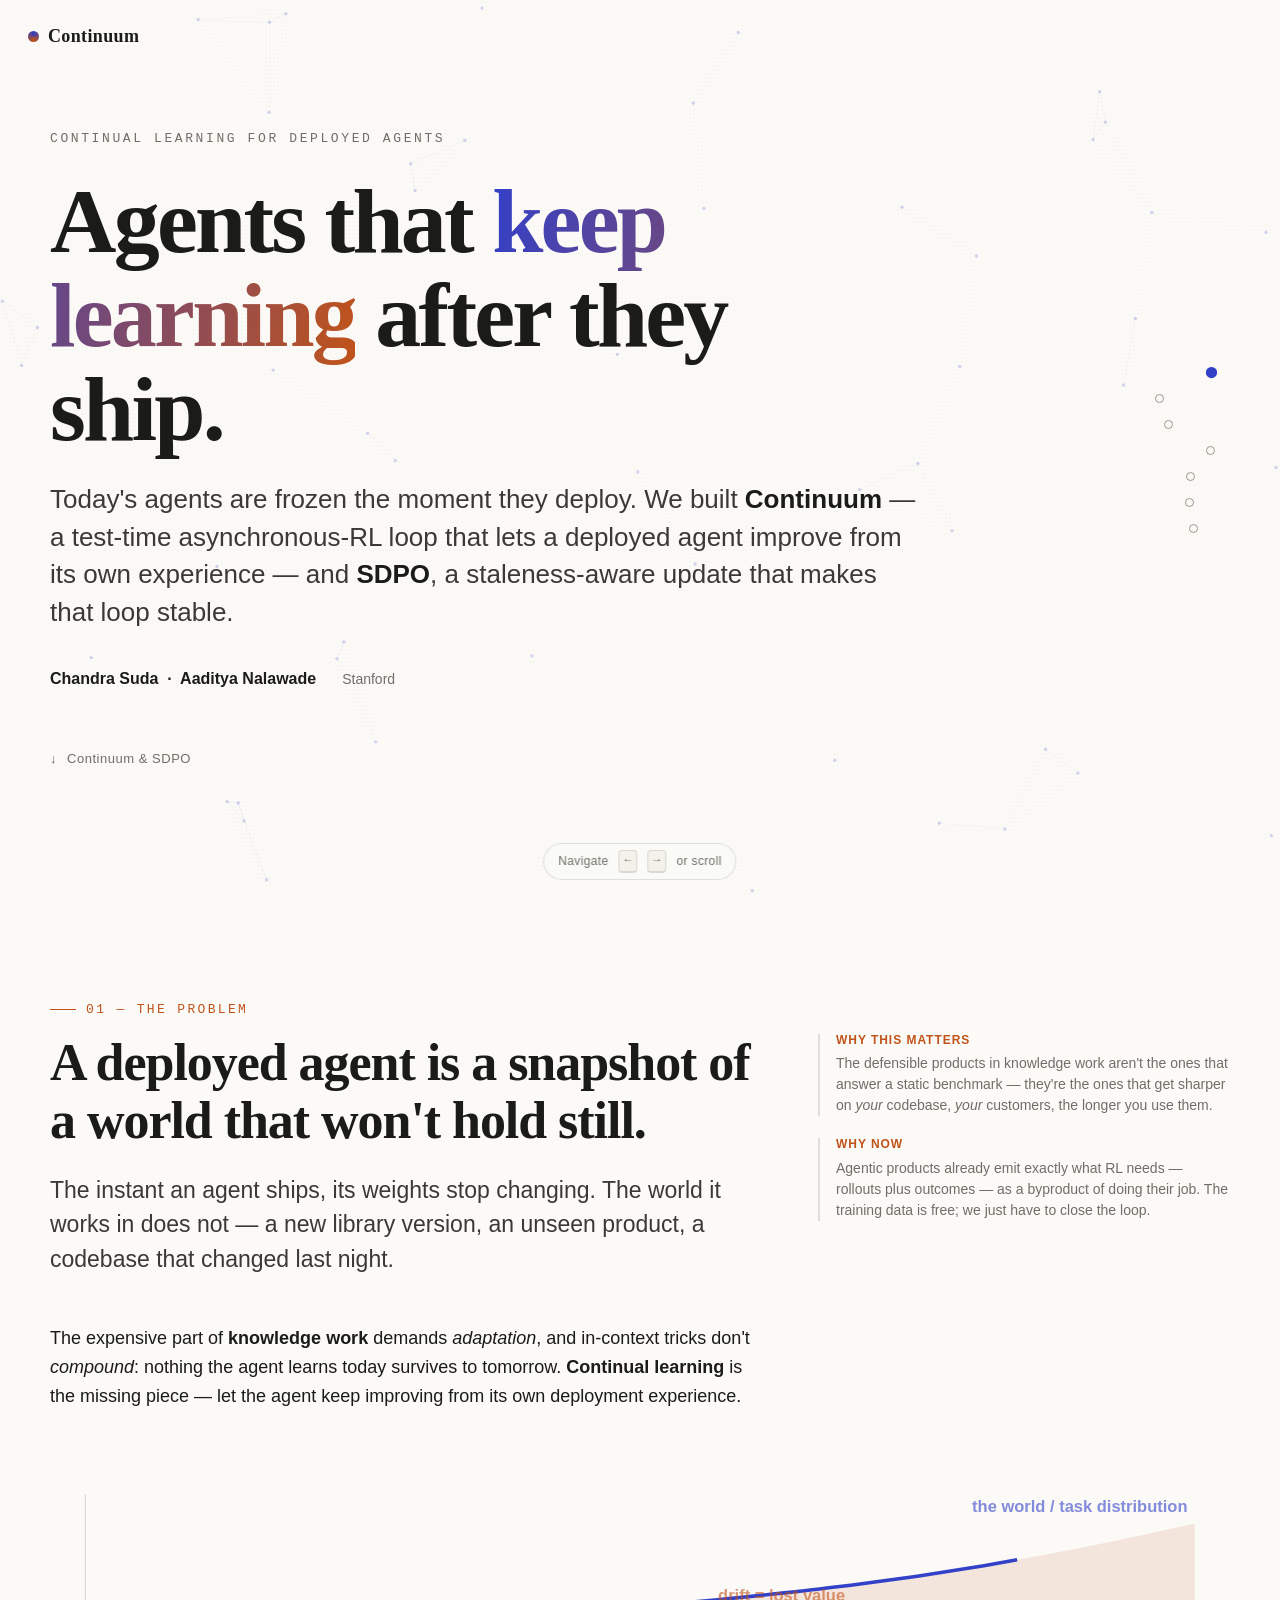
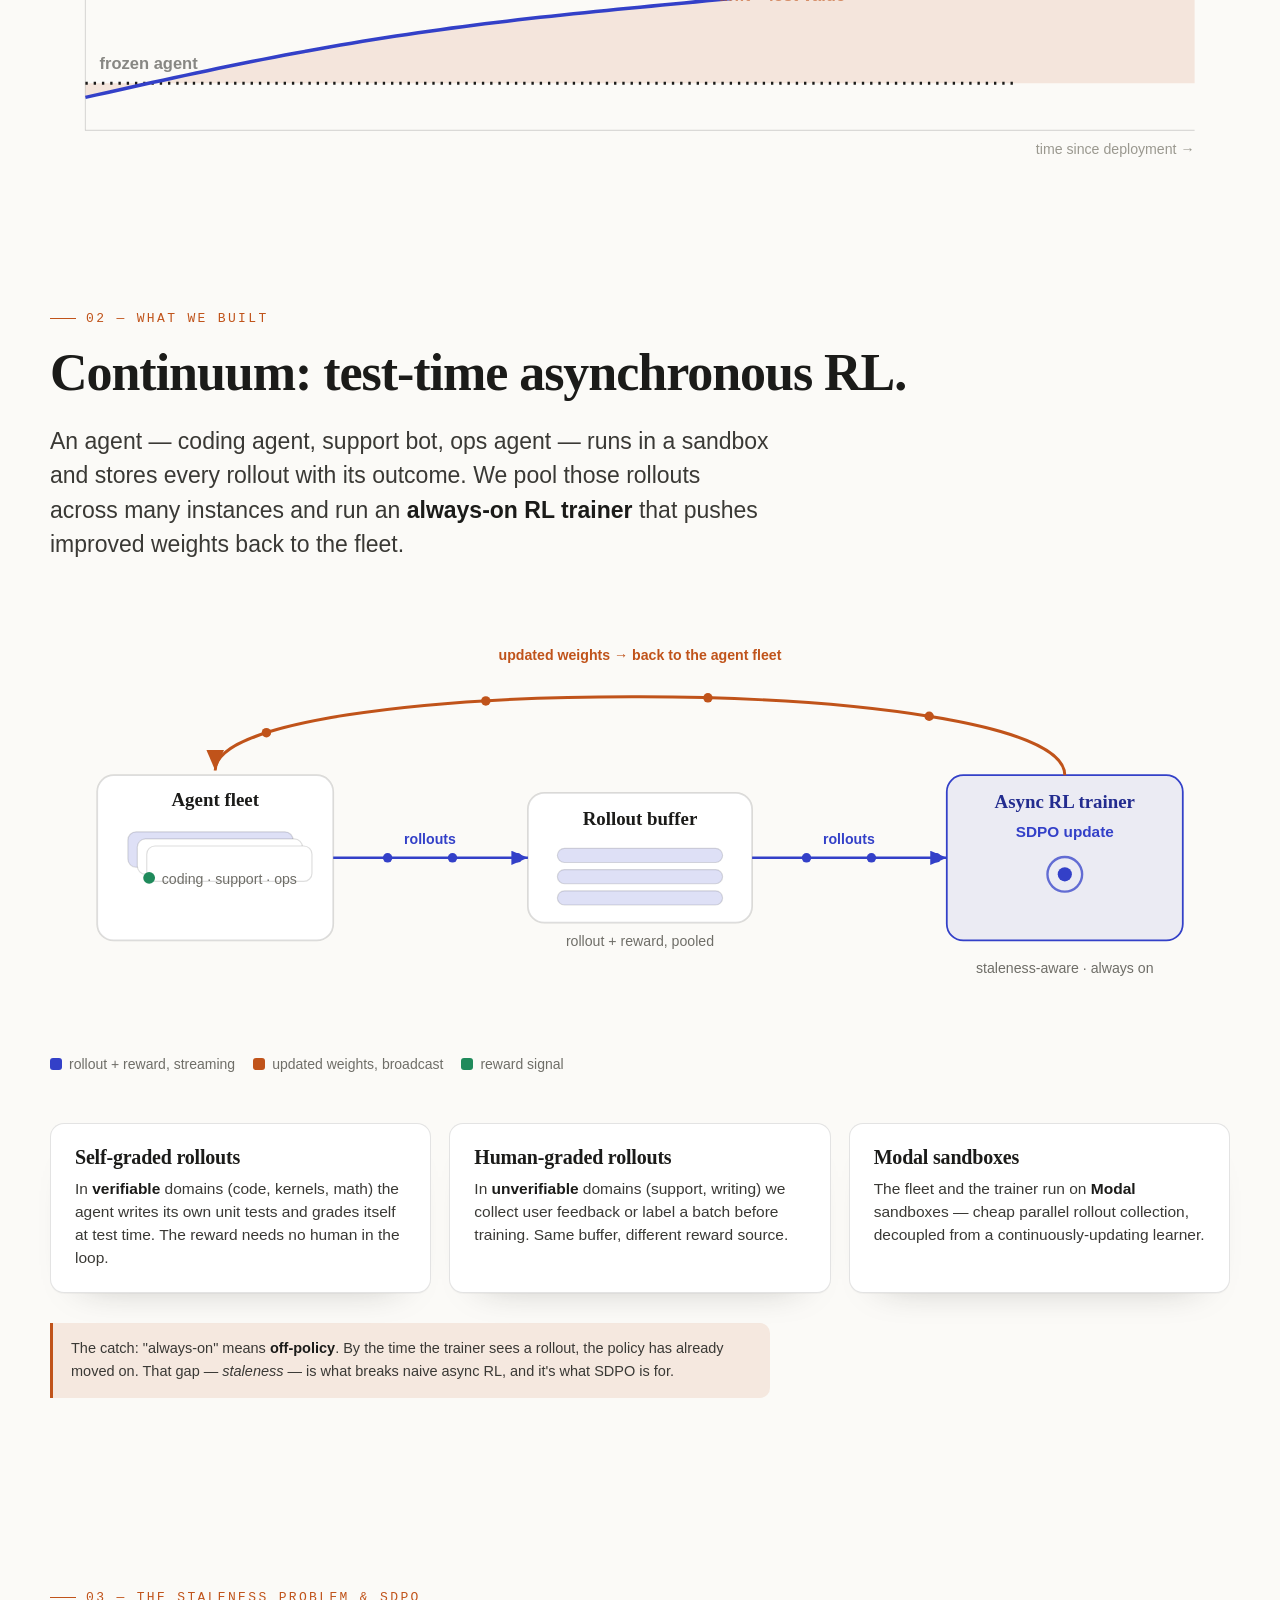
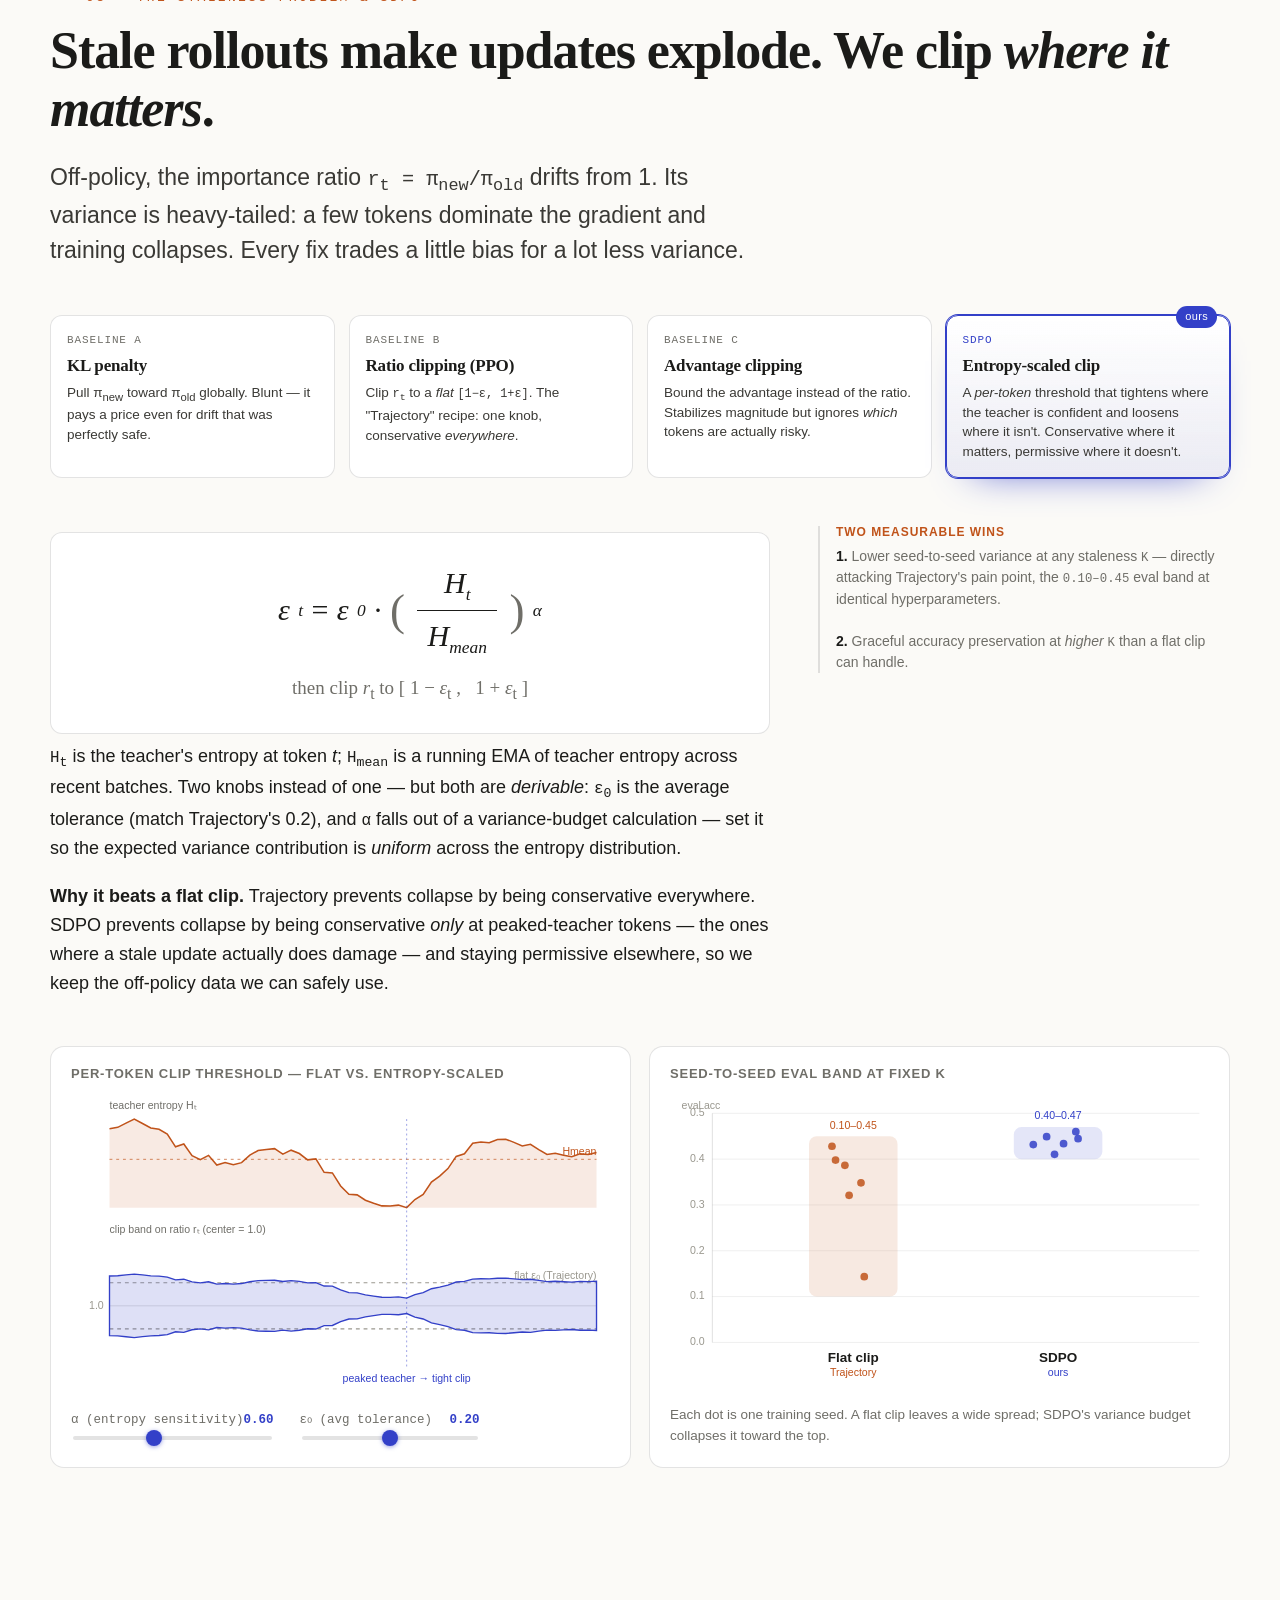
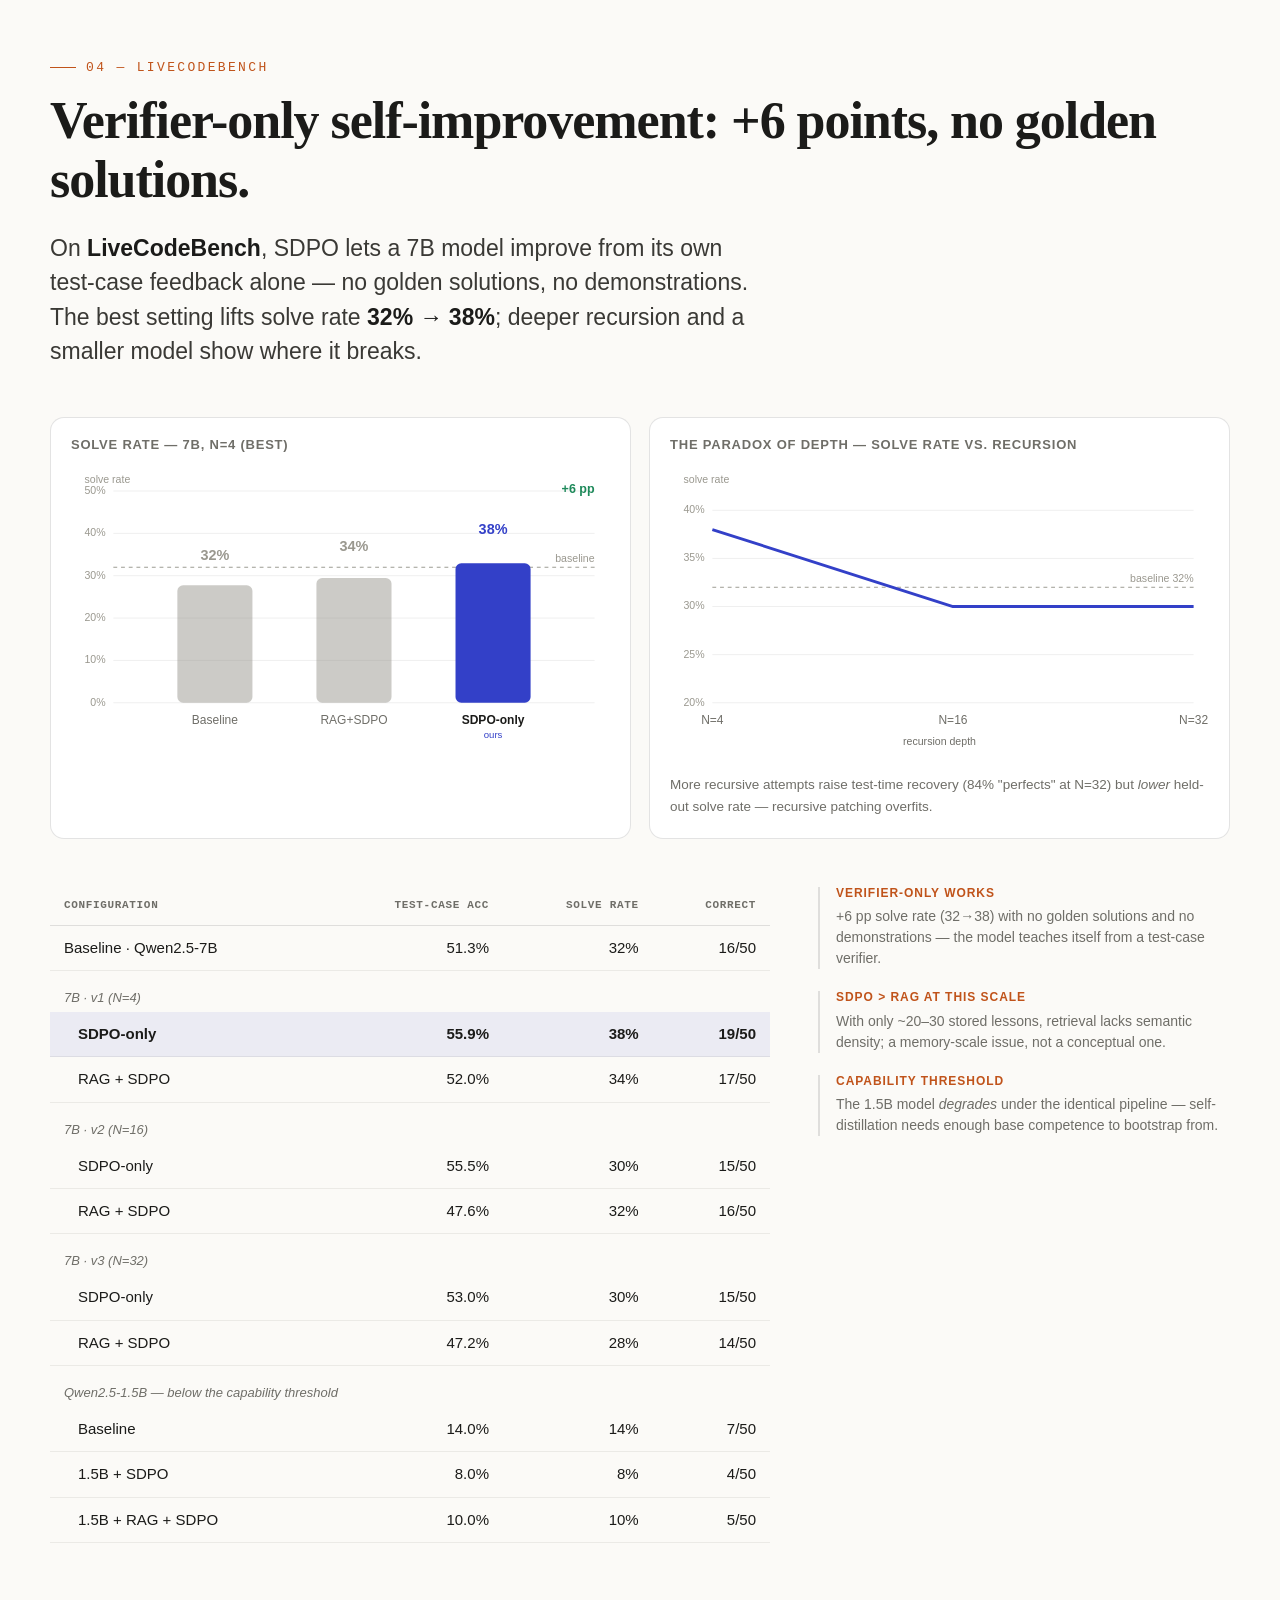
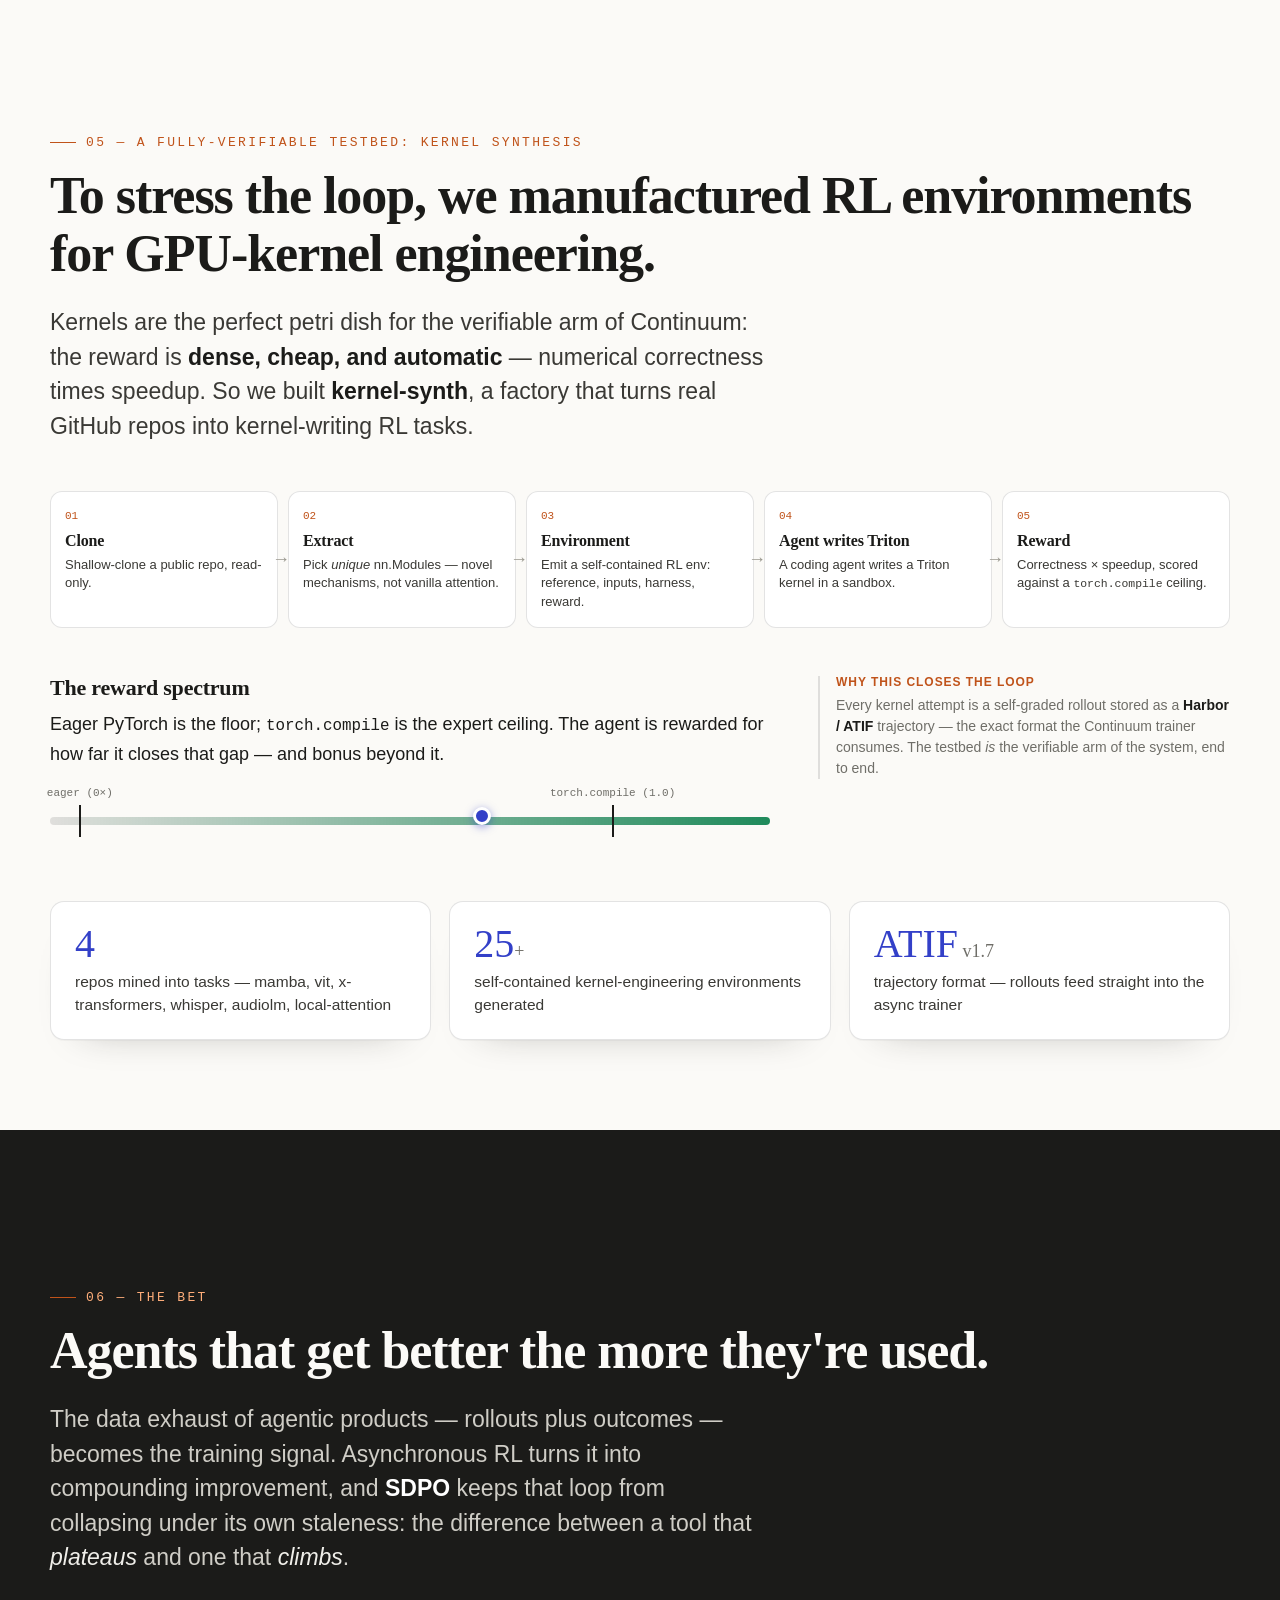
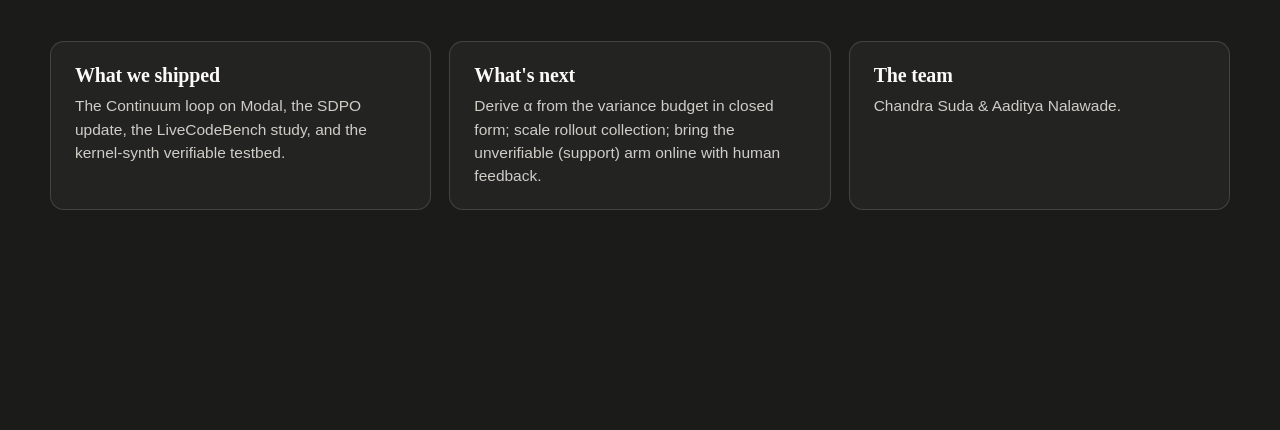
==== commit 15ebd6d2: "Presentation: drop 'Symbolic Systems' from hero byline" ====
--- a/presentation/index.html
+++ b/presentation/index.html
@@ -31,7 +31,7 @@
       </p>
       <div class="authors reveal d3">
         <span class="names">Chandra Suda &nbsp;·&nbsp; Aaditya Nalawade</span>
-        <span class="meta">Stanford · Symbolic Systems</span>
+        <span class="meta">Stanford</span>
       </div>
       <div class="scroll-cue reveal d4"><span class="arrow">&darr;</span> Continuum &amp; SDPO</div>
     </div>
